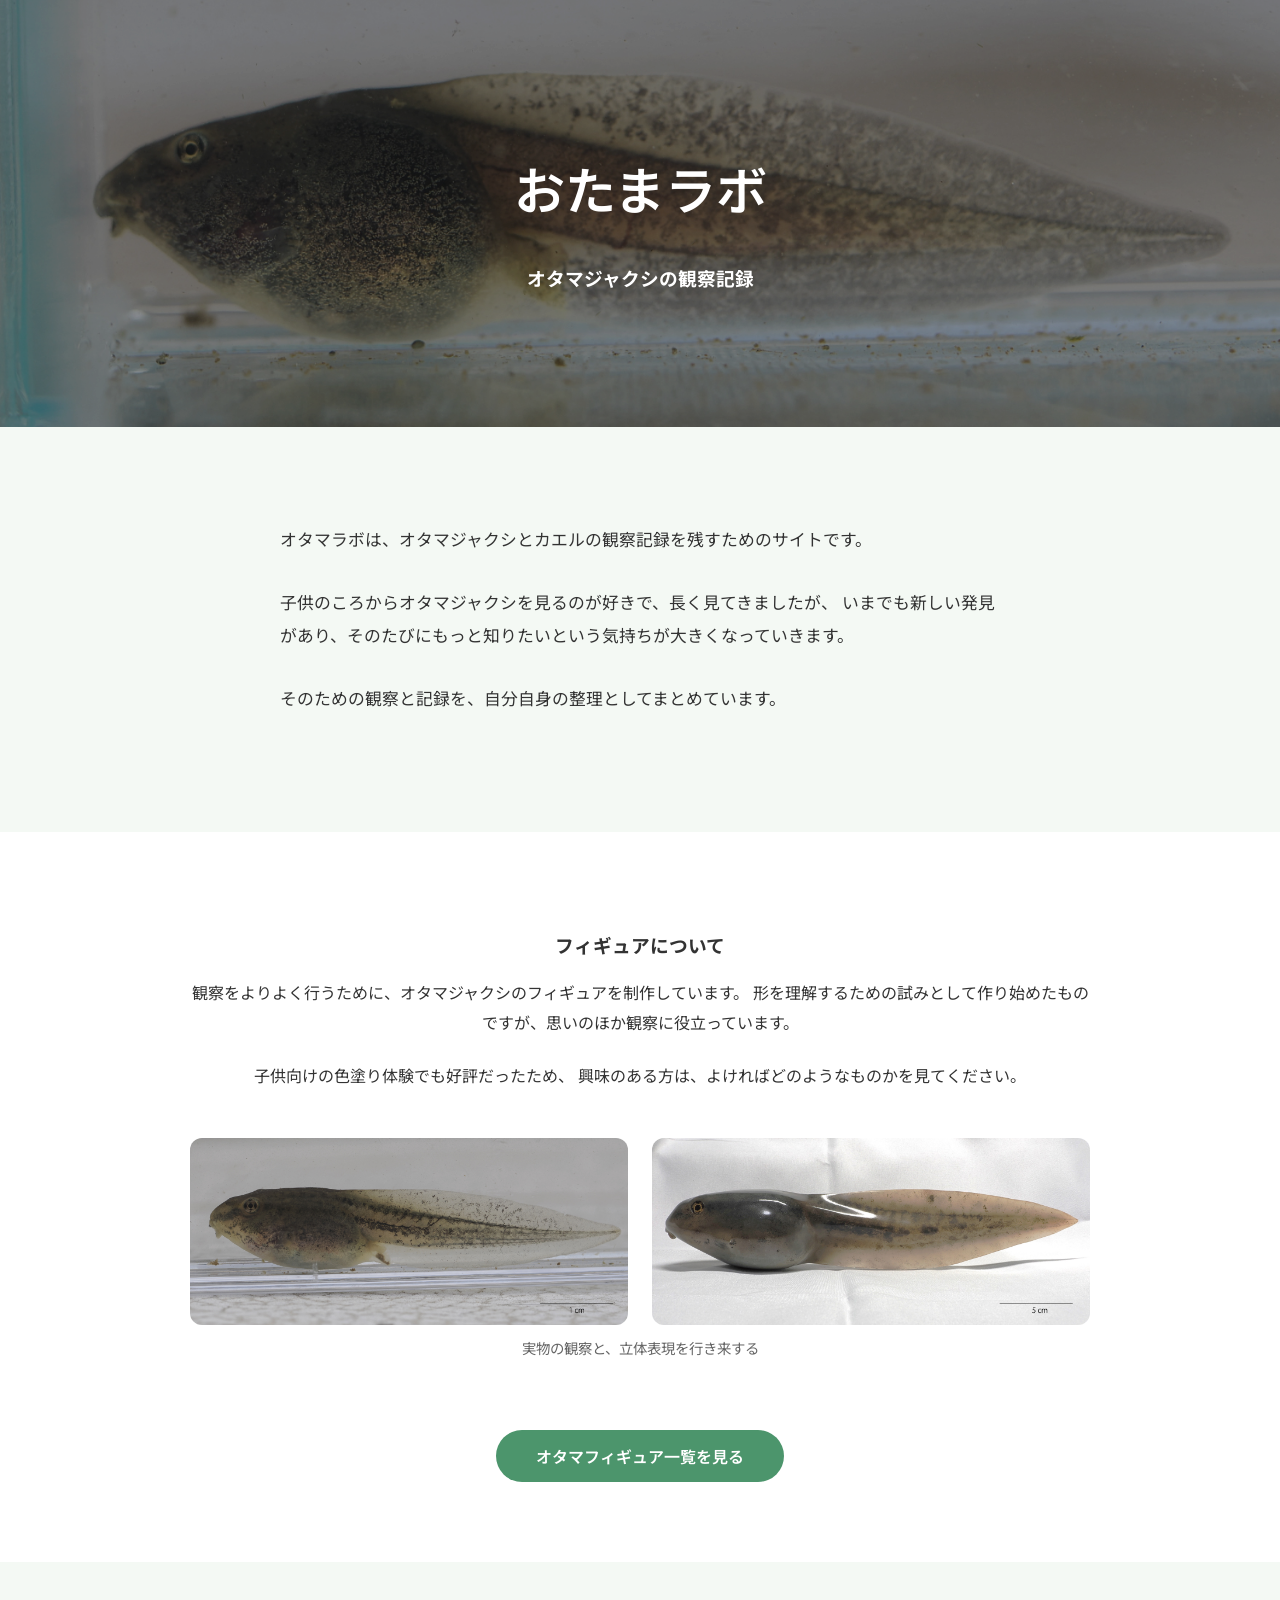
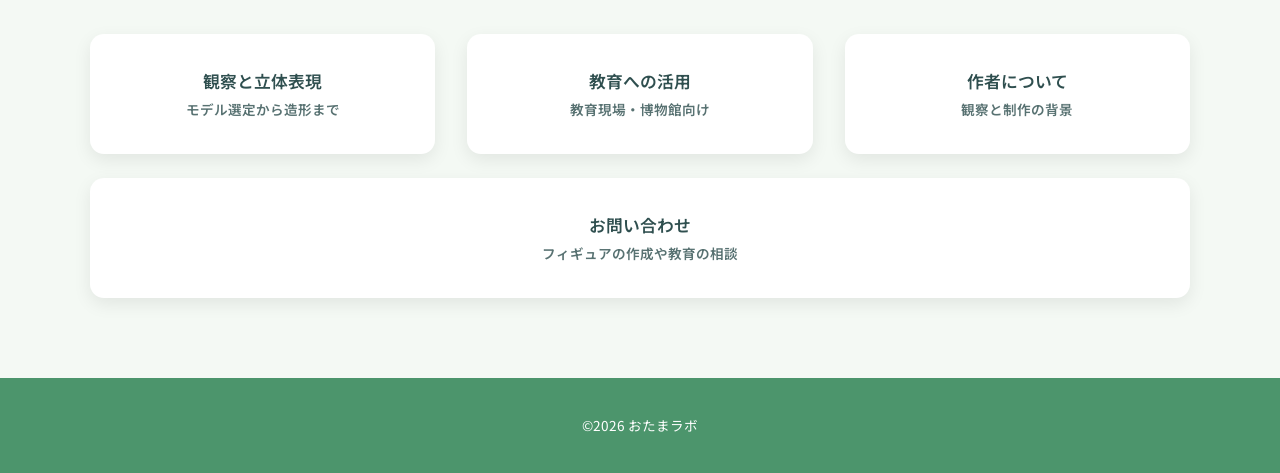
==== index.html @ 8d9463ec "Update index.html" ====
<!DOCTYPE html>
<html lang="ja">
<head>
  <meta charset="UTF-8">
  <title>トップ | おたまラボ</title>
  <meta name="viewport" content="width=device-width, initial-scale=1.0">
<link rel="stylesheet" href="style.css">
<link rel="preconnect" href="https://fonts.googleapis.com">
<link rel="preconnect" href="https://fonts.gstatic.com" crossorigin>
<link href="https://fonts.googleapis.com/css2?family=Noto+Sans+JP:wght@400;500;600&display=swap" rel="stylesheet">
</head>

<body class="otamalabo top">

	
  <!-- ===================
       Hero/ファーストビュー：おたまラボの世界観に引き込む
  ======================== -->
	
<header class="hero">
  <img src="images/TOP/Tadpole_site_header1.jpg" alt="" class="hero-img">
  <div class="hero-content">
    <h1>おたまラボ</h1>
    <h3>オタマジャクシの観察記録</h3>
  </div>
</header>

	
  <!-- =========================
       宣言セクション
  ========================= -->
	
  <section class="top-declaration">
    <div class="declaration-inner">

<p>
オタマラボは、オタマジャクシとカエルの観察記録を残すためのサイトです。
</p>

<p>
子供のころからオタマジャクシを見るのが好きで、長く見てきましたが、
いまでも新しい発見があり、そのたびにもっと知りたいという気持ちが大きくなっていきます。
</p>

<p>
そのための観察と記録を、自分自身の整理としてまとめています。
</p>
    </div>
  </section>

 <!-- =========================
     フィギュアの位置づけ
========================= -->
<section class="top-figure-concept">
  <div class="concept-inner">

   <h3>フィギュアについて</h3>

<p>
観察をよりよく行うために、オタマジャクシのフィギュアを制作しています。
形を理解するための試みとして作り始めたものですが、思いのほか観察に役立っています。
</p>

<p>
子供向けの色塗り体験でも好評だったため、
興味のある方は、よければどのようなものかを見てください。
</p>
    <figure class="concept-compare">
      <div class="compare-images">
        <img
          src="images/TOP/Tonosama_real_top_sub.jpg"
          alt="トノサマガエルのオタマジャクシの実物"
        >
        <img
          src="images/TOP/Tonosama_figure_top_sub.jpg"
          alt="トノサマガエルのオタマジャクシのフィギュア"
        >
      </div>

      <figcaption>
        実物の観察と、立体表現を行き来する
      </figcaption>
    </figure>

    <a href="figurelist.html" class="cta">
      オタマフィギュア一覧を見る
    </a>

  </div>
</section>



  <!-- =========================
       ナビゲーション（入口）
  ========================= -->
  <section class="top-navigation">
    <div class="nav-grid">

      <a href="index.html" class="nav-card">
        観察と立体表現
        <span>モデル選定から造形まで</span>
      </a>

      <a href="education.html" class="nav-card">
        教育への活用
        <span>教育現場・博物館向け</span>
      </a>

      <a href="author.html" class="nav-card">
        作者について
        <span>観察と制作の背景</span>
      </a>
		   </div>
	  
	  <br>
	  
	  <div class="nav-grid">
		      <a href="contact.html" class="nav-card">
        お問い合わせ
        <span>フィギュアの作成や教育の相談</span>
      </a>

    </div>
  </section>


  <!-- =========================
       フッター
  ========================= -->
  <footer class="footer">
    <p>&copy;2026 おたまラボ</p>
  </footer>

</body>

</html>
  <!-- 今後は
・What’s New
・オタマとは？-->
---- style.css ----
body {
  margin: 0;
  font-family: "Noto Sans JP", "Hiragino Sans", "Meiryo", sans-serif;
  background: #f4f9f4;   /* ← 黒をやめて淡い緑 */
  color: #333;
}


/* =========================
   Hero（トップの大きな画像）
========================= */

/* 背景画像 */
.hero {
  position: relative;
  background: #000;
  overflow: hidden;
}

.hero-sub {
  height: 42vh;        /* max-height → height に変更 */
  position: relative;
  overflow: hidden;
}

.hero-img {
  width: 100%;
  height: 100%;              /* ← auto をやめる */
  object-fit: cover;         /* ← 背景画像的に扱う */
  object-position: center;   /* ← 上下左右センター基準 */
  display: block;
  filter: brightness(1.08) contrast(1.05);
}

/* 文字を中央に重ねる */
.hero-content {
  position: absolute;
  inset: 0;
  display: flex;
  flex-direction: column;
  justify-content: center;
  align-items: center;
  color: #fff;
  text-align: center;
  background: rgba(0,0,0,0.35); /* 暗幕 */
}


/* 中の文字 */
.hero-content h1 {
  font-size: clamp(3.0rem, 4vw, 3.4rem);
  font-weight: 600;
  margin-bottom: 0.4em;
}

.hero-content p {
  font-size: 1.15rem;
  opacity: 0.9;
  letter-spacing: 0.05em;
}


.hero .cta {
  margin-top: 1.4rem;
  padding: 14px 36px;
  background: #4c956c;
  color: #fff;
  border-radius: 999px;
  font-size: 0.95rem;
  text-decoration: none;
  transition: background 0.2s ease;
}

.hero .cta:hover {
  background: #3b7d59;
}


.nav-main {
  background: #f4f9f4;
  padding: 3rem 2rem;

  display: grid;
  grid-template-columns: repeat(auto-fit, minmax(240px, 1fr));
  gap: 1.8rem;
  max-width: 1100px;     /* ← 全体幅を制限 */
  margin: 0 auto;        /* ← センター寄せの核心 */
}


.nav-card {
  background: #ffffff;
  color: #2f4f4f;
  padding: 1.8rem;
  border-radius: 14px;
  box-shadow: 0 6px 18px rgba(0,0,0,0.08);
  font-weight: 600;
  text-align: center;
  text-decoration: none;   /* ← 明示的に消す */
  transition: transform 0.2s ease, box-shadow 0.2s ease;
}

.nav-card span {
  display: block;
  font-size: 0.85rem;
  opacity: 0.8;
  margin-top: 0.4em;
}

.nav-card:hover {
  transform: translateY(-4px);
  box-shadow: 0 10px 26px rgba(0,0,0,0.12);
}

.nav-sub {
  display: flex;
  gap: 1.5rem;
  justify-content: center;
  padding-bottom: 2rem;
}

footer {
  background: #4c956c;
  color: #fff;
  text-align: center;
  padding: 1.5rem;
  font-size: 0.85rem;
}

/* =========================
   作者ページ（author.html）
========================= */

/* 本文全体レイアウト */
main {
  max-width: 900px;
  margin: 0 auto;
  padding: 3rem 1.5rem;
}

/* リード文 */
.author-lead {
  font-size: 1.05rem;
  line-height: 1.9;
  margin-bottom: 2.5rem;
  color: #444;
}

/* セクション間 */
main section {
  margin-bottom: 3.5rem;
}

/* 見出し */
main h2 {
  font-size: 1.4rem;
  color: #2c6e49;
  margin-bottom: 1rem;
  border-bottom: 2px solid #cfe6d8;
  padding-bottom: 0.3rem;
}

/* 本文 */
main p {
  margin-bottom: 1.2em;
}

/* 作者ページ 画像共通 */
.mywork,
.profile-photo {
  display: block;
  max-width: 100%;
  width: 100%;
  margin: 2rem auto 0.8rem;
  border-radius: 10px;
}

.profile-figure {
  margin: 2.5rem auto 3rem;
  max-width: 700px;
}

.photo-caption,
.caption {
  font-size: 0.85rem;
  color: #666;
  line-height: 1.6;
  text-align: center;
  margin-bottom: 1.5rem;
}

@media (min-width: 768px) {
  .profile-figure {
    display: grid;
    grid-template-columns: 1fr 1fr;
    gap: 2rem;
    align-items: center;
  }
}

/* =========================
   Author Profile（プロフィール情報）
========================= */

.profile-card {
  max-width: 720px;
  margin: 0 auto;
  padding: 1.8rem 2rem;
  background: #ffffff;
  border-radius: 14px;
  box-shadow: 0 8px 20px rgba(0,0,0,0.06);
}

.profile-card dl {
  margin: 0;
}

.profile-card dl > div {
  display: grid;
  grid-template-columns: 120px 1fr;
  padding: 0.6rem 0;
  border-bottom: 1px solid #e6eee8;
}

.profile-card dl > div:last-child {
  border-bottom: none;
}

.profile-card dt {
  font-weight: 600;
  color: #2c6e49;
}

.profile-card dd {
  margin: 0;
  color: #333;
  line-height: 1.6;
}

@media (max-width: 600px) {
  .profile-card dl > div {
    grid-template-columns: 1fr;
    gap: 0.2rem;
  }

  .profile-card dt {
    font-size: 0.85rem;
    opacity: 0.8;
  }
}

.timeline {
  list-style: none;
  padding-left: 0;
  max-width: 720px;
  margin: 0 auto;
}

.timeline li {
  margin-bottom: 1.5rem;
  line-height: 1.7;
}

.timeline .year {
  font-weight: 600;
  color: #2c6e49;
  display: block;
  margin-bottom: 0.2em;
}

.timeline .detail {
  color: #333;
  font-size: 0.95rem;
}

.timeline .authors {
  font-size: 0.85rem;
  color: #666;
}



/* =========================
   Contactページ
========================= */

.contact-page .contact-lead {
  max-width: 760px;
  margin: 0 auto 3rem;
  font-size: 1.05rem;
  line-height: 1.9;
  color: #444;
}

/* フォーム全体 */
.contact-form {
  max-width: 760px;
  margin: 0 auto 4rem;
  background: #ffffff;
  padding: 2.5rem 2.8rem;
  border-radius: 16px;
  box-shadow: 0 8px 22px rgba(0,0,0,0.08);
}

/* フォーム項目 */
.contact-form .form-group {
  margin-bottom: 1.8rem;
}

.contact-form label {
  display: block;
  font-weight: 600;
  margin-bottom: 0.4rem;
  color: #2f4f4f;
  font-size: 0.9rem;
}

/* 入力系 */
.contact-form input,
.contact-form select,
.contact-form textarea {
  width: 100%;
  padding: 0.8rem 0.9rem;
  border-radius: 10px;
  border: 1px solid #cfded6;
  font-size: 0.95rem;
  font-family: inherit;
  background: #f9fcf9;
}

/* フォーカス時 */
.contact-form input:focus,
.contact-form select:focus,
.contact-form textarea:focus {
  outline: none;
  border-color: #4c956c;
  background: #ffffff;
}

/* 送信ボタン */
.contact-form .cta {
  display: inline-block;
  margin-top: 1rem;
  padding: 14px 42px;
  background: #4c956c;
  color: #fff;
  border-radius: 999px;
  border: none;
  font-size: 0.95rem;
  cursor: pointer;
  transition: background 0.2s ease, transform 0.2s ease;
}

.contact-form .cta:hover {
  background: #3b7d59;
  transform: translateY(-2px);
}

/* 補足文 */
.contact-note {
  max-width: 760px;
  margin: 0 auto;
  text-align: center;
}

.contact-form textarea {
  min-height: 160px;
  resize: vertical;
}

/* ===== figureページ用 ===== */

/* .section-summary は後で実装 */


.page-toc a {
  text-decoration: none;
  color: #2a5d84;
}

.page-toc a:hover {
  color: #1d405d;
}

.image-compare {
  display: flex;
  gap: 16px;
  margin: 24px 0;
  flex-wrap: wrap;
}

.image-compare img {
  width: calc(33.333% - 11px);
  height: auto;
  border-radius: 4px;
}

.image-compare figcaption {
  flex-basis: 100%;
  margin-top: 12px;
  font-size: 0.9rem;
  color: #555;
}

.case-block {
  margin: 2.5rem 0;
  padding-left: 1.5rem;
  border-left: 3px solid #c7d8c5;
}

.case-block h3 {
  margin-top: 0;
}


.merit-list {
  display: grid;
  gap: 2.5rem;
  margin-top: 2rem;
}


.merit-card h3 {
  margin-top: 0;
  margin-bottom: 1rem;
}


/* =========================
   Merit cards
========================= */

.merit-card {
  margin-bottom: 3rem;
  padding: 1.8rem 2rem;
  background: #f9faf8;
  border-left: 4px solid #5a7f6e;
}



.merit-card h3 {
  margin-bottom: 1rem;
  color: #2c6e49;
}

.merit-body {
  display: flex;
  gap: 1.6rem;
  align-items: flex-start;
}

/* 写真側 */
.merit-image {
  flex: 0 0 260px;
}

.merit-image img {
  width: 100%;
  border-radius: 10px;
  display: block;
}

.merit-image figcaption {
  font-size: 0.8rem;
  color: #666;
  margin-top: 0.4rem;
}

/* テキスト側 */
.merit-text {
  flex: 1;
}

.merit-summary {
  margin-top: 0.8em;
  font-size: 0.9rem;
  color: #2c6e49;
}

/* スマホ対応 */
@media (max-width: 768px) {
  .merit-body {
    flex-direction: column;
  }

  .merit-image {
    max-width: 100%;
  }
}

/* 横並びの写真ペア */
.figure-pair {
  display: grid;
  grid-template-columns: 1fr 1fr;
  gap: 1.5rem;
  margin: 2.5rem 0;
}

.figure-pair figure {
  margin: 0;
}

.figure-pair img {
  width: 100%;
  height: auto;
  display: block;
  border-radius: 6px;
}

.figure-pair figcaption {
  font-size: 0.8rem;
  color: #666;
  margin-top: 0.5rem;
  line-height: 1.4;
  text-align: center;
  letter-spacing: 0.02em;
}


@media (max-width: 768px) {
  .figure-pair {
    grid-template-columns: 1fr;
  }
}

.observation-issue {
  display: flex;
  gap: 2rem;
  align-items: flex-start;
  margin: 2.5rem 0;
}

.issue-image {
  flex: 0 0 320px;
}

.issue-image img {
  width: 100%;
  border-radius: 12px;
  display: block;
}

.issue-image figcaption {
  font-size: 0.8rem;
  color: #666;
  margin-top: 0.5rem;
  text-align: center;
}

.issue-text {
  flex: 1;
}

.figure-policy {
  margin: 4rem 0;
}

.process-image {
  margin: 2.5rem auto 2rem;
  max-width: 900px;
}

.process-image img {
  width: 100%;
  height: auto;
  border-radius: 12px;
  display: block;
}

.process-image figcaption {
  margin-top: 0.8rem;
  font-size: 0.9rem;
  color: #666;
  text-align: center;
}

.sampling-section {
  max-width: 1000px;
  margin: 80px auto;
}

.sampling-title {
  font-size: 1.6rem;
  margin-bottom: 32px;
}

.sampling-main img {
  width: 100%;
  height: auto;
  display: block;
}

.sampling-main figcaption {
  margin-top: 8px;
  font-size: 0.9rem;
  color: #444;
}

.sampling-sub {
  display: flex;
  gap: 24px;
  margin-top: 32px;
}

.sampling-sub figure {
  flex: 1;
}

.sampling-sub img {
  width: 100%;
  height: auto;
  display: block;
}

.sampling-sub figcaption {
  margin-top: 6px;
  font-size: 0.85rem;
  color: #555;
}

.sampling-section figure {
  overflow: hidden;
}

.sampling-section img {
  border-radius: 12px;
}

.model-process {
  margin: 3rem 0;
}

.process-grid {
  display: grid;
  grid-template-columns: repeat(3, 1fr);
  gap: 16px;
}

.process-grid img {
  width: 100%;
  height: 260px;          /* ← 高さを固定 */
  object-fit: cover;      /* ← はみ出さず全面表示 */
  border-radius: 12px;
  display: block;
}

.model-process figcaption {
  margin-top: 0.9rem;
  font-size: 0.9rem;
  color: #555;
  text-align: center;
  line-height: 1.6;
}

.model-selection figure img {
  width: 100%;
  height: auto;          /* ← 重要 */
  object-fit: contain;  /* ← cover は使わない */
  display: block;
  border-radius: 12px;
}

.model-selection-images {
  display: grid;
  grid-template-columns: repeat(3, 1fr);
  gap: 1.6rem;
  margin-top: 2rem;
}

@media (max-width: 768px) {
  .model-selection-images {
    grid-template-columns: 1fr;
  }
}

.model-selection-flow {
  display: grid;
  grid-template-columns: 1fr auto 1fr auto 1fr;
  align-items: start;
  gap: 1.2rem;
  margin-top: 2rem;
}

.model-selection-flow .arrow {
  font-size: 2rem;
  color: #7a7a7a;
  line-height: 1;
  padding-top: 6rem; /* 画像中央に合わせる */
}

@media (max-width: 768px) {
  .model-selection-flow {
    grid-template-columns: 1fr;
  }

  .model-selection-flow .arrow {
    transform: rotate(90deg);
    margin: 0 auto;
    padding-top: 0;
  }
}


/* =========================
   モデル個体の写真記録
========================= */

.model-photo-record {
  margin: 3rem 0;
}

.photo-record-grid {
  display: grid;
  grid-template-columns: repeat(2, 1fr);
  gap: 1.6rem;
}

.photo-record-grid figure {
  margin: 0;
}

.photo-record-grid img {
  width: 100%;
  height: auto;
  display: block;
  border-radius: 12px;
}

.photo-record-grid figcaption {
  margin-top: 0.4rem;
  font-size: 0.85rem;
  color: #555;
  text-align: center;
}

.model-photo-record .figure-note {
  margin-top: 1.2rem;
  font-size: 0.85rem;
  color: #666;
  text-align: center;
  line-height: 1.6;
}

@media (max-width: 768px) {
  .photo-record-grid {
    grid-template-columns: 1fr;
  }
}

.micro-record {
  margin-top: 2.5rem;
  padding-top: 2rem;
  border-top: 1px dashed #cfded6;
}

.micro-record-grid {
  display: grid;
  grid-template-columns: repeat(2, 1fr);
  gap: 1.6rem;
}

.micro-record-grid img {
  width: 100%;
  height: auto;
  display: block;
  border-radius: 12px;
}

.micro-record-grid figcaption {
  margin-top: 0.4rem;
  font-size: 0.8rem;
  color: #666;
  text-align: center;
}

@media (max-width: 768px) {
  .micro-record-grid {
    grid-template-columns: 1fr;
  }
}

/* =========================
  フィギュア作成の工程
========================= */
.figure-process {
  margin: 80px 0;
}

.section-title {
  font-size: 1.8rem;
  color: #2f5d3a;
  margin-bottom: 30px;
  border-bottom: 2px solid #cfded2;
  padding-bottom: 10px;
}

.process-grid {
  display: grid;
  grid-template-columns: repeat(2, 1fr);
  gap: 40px 32px;
}

.process-step {
  background: #f6f8f5;
  border-radius: 16px;
  padding: 16px 20px; /* ← 上下20 → 16 */}

.step-number {
  font-size: 1.4rem;
  font-weight: bold;
  color: #4a7a5a;
  margin-bottom: 6px;
}

.step-title {
  font-size: 1.1rem;
  margin-bottom: 12px;
}

.process-step img {
  width: 100%;
  height: auto;
  border-radius: 12px;
  margin-bottom: 12px;
}

.step-text {
  font-size: 0.95rem;
  line-height: 1.6;
}

.process-title {
  font-size: 1.05rem;
  font-weight: 600;
  margin-bottom: 0.6rem;
  display: flex;
  align-items: center;
  gap: 0.5rem;
}

.step-no {
  color: #4c956c;
  font-weight: 700;
}

.process-grid {
  display: grid;
  grid-template-columns: repeat(2, 1fr);
  gap: 18px 26px; /* 縦 横 */
}

.process-item {
  margin-bottom: 0.5rem; /* ← ここ重要 */
}

.process-item figure {
  margin: 0.4rem 0 0.4rem;
}

.process-finale {
  margin-top: 4rem;
}

.final-figure img {
  width: 100%;
  max-width: 1000px;
  display: block;
  margin: 0 auto;
  border-radius: 14px;
}

.final-figure figcaption {
  margin-top: 0.8rem;
  text-align: center;
  font-size: 0.9rem;
  color: #555;
}

/* =========================
   教育ページ 共通
========================= */

.education-philosophy {
  margin: 3rem 0 4rem;
  padding: 1.6rem 2rem;
  background: #f6faf7;
  border-left: 4px solid #4c956c;
  border-radius: 8px;
}

.philosophy-main {
  font-size: 1.05rem;
  line-height: 1.9;
  font-weight: 500;
  color: #2c6e49;
  margin-bottom: 1.2rem;
}

.philosophy-sub {
  font-size: 0.95rem;
  line-height: 1.8;
  color: #444;
  margin: 0;
}

/* =========================
   教育写真 共通（改訂版）
========================= */

.practice-image,
.work-image,
.painting-image {
  max-width: 1000px;
  margin: 2.5rem auto;
}

/* 通常の写真（作業風景など） */
.practice-image img,
.painting-image img {
  width: 80%;
  height: auto;
  object-fit: cover;
  border-radius: 12px;
  display: block;
  margin: 0 auto;
}

/* 学会ポスター・展示物など（全体を見せたい画像） */
.work-image img {
  width: 70%;
  height: auto;
  max-height: 420px;
  object-fit: contain;
  border-radius: 12px;
  display: block;
  margin: 0 auto;
}

/* 学会ポスター専用（figure基準） */
figure.conference-poster {
  max-width: 800px;
  margin: 2.5rem auto;
}

figure.conference-poster img {
  width: 100%;
  height: auto;
  max-height: 420px;
  object-fit: contain;
  border-radius: 12px;
}

figure.conference-poster figcaption {
  margin-top: 0.6rem;
  font-size: 0.85rem;
  color: #666;
  text-align: center;
}

/* ===== 子どもの声カード化 ===== */
.comments {
  display: grid;
  grid-template-columns: repeat(auto-fit, minmax(240px, 1fr));
  gap: 20px;
  margin-top: 32px;
}

.comment-group {
  background: #ffffff;
  border-radius: 12px;
  padding: 20px 18px;
  box-shadow: 0 4px 12px rgba(0,0,0,0.06);
  border: 1px solid #e5eae5;
}

.comment-group h4 {
  font-size: 1rem;
  margin-bottom: 12px;
  color: #2f5d3a;
}

.comment-group ul {
  padding-left: 18px;
  margin: 0;
}

.comment-group li {
  font-size: 0.9rem;
  line-height: 1.6;
  margin-bottom: 8px;
}

/* ===== CTAを強く ===== */

.education-future {
  margin: 80px 0;
  padding: 40px;
  background: #f3f6f3;
  border-radius: 16px;
  text-align: center;
}

.education-future .cta {
  display: inline-block;
  margin-top: 24px;
  padding: 14px 32px;
  background: #2f5d3a;
  color: #fff;
  text-decoration: none;
  border-radius: 999px;
  font-weight: bold;
}

.education-future .cta:hover {
  background: #24492e;
}

/* =========================
   トップページ専用
========================= */

.top-page main {
  padding-top: 0;
}

/* =========================
   Hero（トップ）
========================= */

.hero-top {
  height: 75vh;
}

.hero-top .hero-content h1 {
  font-size: clamp(3.2rem, 6vw, 4.2rem);
  letter-spacing: 0.08em;
}

.hero-top .hero-sub {
  font-size: 1.1rem;
  opacity: 0.9;
  margin-top: 0.6rem;
  letter-spacing: 0.12em;
}

/* =========================
   宣言セクション
========================= */

.top-declaration {
  background: #f4f9f4;
  padding: 5rem 1.5rem 5.5rem;
}

.declaration-inner {
  max-width: 720px;
  margin: 0 auto;
  font-size: 1.05rem;
  line-height: 2.0;
  color: #333;
}

.declaration-inner p {
  margin-bottom: 1.8rem;
}

.declaration-core {
  font-size: 1.15rem;
  font-weight: 600;
  color: #2c6e49;
  margin: 2.4rem 0;
}

/* =========================
   フィギュアの位置づけ
========================= */

.top-figure-concept {
  background: #ffffff;
  padding: 5rem 1.5rem;
}

.concept-inner {
  max-width: 900px;
  margin: 0 auto;
  text-align: center;
}

.concept-inner h2 {
  font-size: 1.6rem;
  color: #2c6e49;
  margin-bottom: 2rem;
}

.concept-inner p {
  font-size: 1rem;
  line-height: 1.9;
  margin-bottom: 1.4rem;
}

.concept-image {
  margin: 3rem auto 2.5rem;
  max-width: 720px;
}

.concept-image img {
  width: 100%;
  border-radius: 14px;
  display: block;
}

.concept-image figcaption {
  font-size: 0.85rem;
  color: #666;
  margin-top: 0.6rem;
}

/* CTA */
.top-figure-concept .cta {
  display: inline-block;
  margin-top: 1.5rem;
  padding: 14px 40px;
  background: #4c956c;
  color: #fff;
  border-radius: 999px;
  text-decoration: none;
  font-weight: 600;
  transition: background 0.2s ease, transform 0.2s ease;
}

.top-figure-concept .cta:hover {
  background: #3b7d59;
  transform: translateY(-2px);
}

/* =========================
   トップ ナビゲーション
========================= */

.top-navigation {
  background: #f4f9f4;
  padding: 4.5rem 2rem 5rem;
}

.top-navigation .nav-grid {
  max-width: 1100px;
  margin: 0 auto;
  display: grid;
  grid-template-columns: repeat(auto-fit, minmax(240px, 1fr));
  gap: 2rem;
}

/* 既存 nav-card を少し強化 */
.top-navigation .nav-card {
  padding: 2.2rem 1.8rem;
  font-size: 1.05rem;
}

/* =========================
   モバイル調整
========================= */

@media (max-width: 768px) {
  .hero-top {
    height: 65vh;
  }

  .declaration-inner {
    font-size: 1rem;
    line-height: 1.9;
  }

  .concept-inner h2 {
    font-size: 1.4rem;
  }
}

/* ===== フィギュア比較（トップ） ===== */

.concept-compare {
  margin: 3rem auto;
  max-width: 1200px;
}

.compare-images {
  display: grid;
  grid-template-columns: 1fr 1fr;
  gap: 24px;
}

.compare-images img {
  width: 100%;
  height: auto;
  border-radius: 12px;
  object-fit: cover;
  display: block;
}

/* キャプション */
.concept-compare figcaption {
  margin-top: 12px;
  font-size: 0.9rem;
  color: #666;
  text-align: center;
}

/* スマホでは縦並び */
@media (max-width: 768px) {
  .compare-images {
    grid-template-columns: 1fr;
  }
}


/* =========================
   フィギュアリストページ
========================= */

.figure-header {
  display: flex;
  align-items: center;
  gap: 16px;
  margin-bottom: 16px;
}

.adult-icon {
  width: 90px;
  height: 90px;
  object-fit: cover;
  border-radius: 50%;
  flex-shrink: 0;
}

.tadpole-compare {
  display: grid;
  grid-template-columns: 1fr 1fr;
  gap: 20px;
  margin: 16px 0 24px;
}

.tadpole-compare img {
  width: 100%;
  height: auto;
  border-radius: 12px;
}

/* =========================
   フィギュア一覧カード
========================= */

.figure-card {
  display: block;
  background: #ffffff;
  border-radius: 16px;
  padding: 20px;
  text-decoration: none;
  color: #333;
  box-shadow: 0 6px 18px rgba(0,0,0,0.08);
  transition: transform 0.2s ease, box-shadow 0.2s ease;
}

.figure-card:hover {
  transform: translateY(-4px);
  box-shadow: 0 10px 26px rgba(0,0,0,0.12);
}

/* 成体アイコン */
.adult-thumb {
  width: 80px;
  margin-bottom: 12px;
}

.adult-thumb img {
  width: 100%;
  aspect-ratio: 1 / 1;
  object-fit: cover;
  border-radius: 50%;
  border: 2px solid #cfded6;
  display: block;
}

/* オタマ（主役） */
.tadpole-pair {
  display: grid;
  grid-template-columns: 1fr 1fr;
  gap: 14px;
  margin-bottom: 16px;
}

.tadpole-pair figure {
  margin: 0;
}

.tadpole-pair img {
  width: 100%;
  height: auto;      /* ← 固定をやめる */
  object-fit: contain;
  border-radius: 12px;
  display: block;
  background: #f4f6f4; /* 余白が出た時の保険 */
}


.tadpole-pair figcaption {
  margin-top: 6px;
  font-size: 0.75rem;
  color: #666;
  text-align: center;
}

/* テキスト情報 */
.figure-meta h3 {
  margin: 0.4rem 0 0.1rem;
  font-size: 1.05rem;
  color: #2c6e49;
}

.figure-meta .scientific {
  margin: 0;
  font-size: 0.85rem;
  font-style: italic;
  color: #666;
}

.figure-meta .note {
  margin-top: 0.4rem;
  font-size: 0.85rem;
  line-height: 1.5;
  color: #444;
}

.figure-grid {
  display: grid;
  grid-template-columns: repeat(2, 1fr); /* PCは2列 */
  gap: 40px;
}

@media (max-width: 900px) {
  .figure-grid {
    grid-template-columns: 1fr; /* スマホは1列 */
  }
}

.species-name {
  margin: 0;
  font-size: 1.15rem;
  color: #2c6e49;
}

.latin {
  margin: 1px 0 6px;   /* ← 上を少し詰める */
  font-size: 0.85rem;
  font-style: italic;  /* ← 斜体 */
  color: #6b6b6b;
  letter-spacing: 0.02em;
}

.figure-card .note {
  font-size: 0.85rem;
  line-height: 1.5;
  color: #444;

  display: -webkit-box;
  -webkit-line-clamp: 2;
  -webkit-box-orient: vertical;
  overflow: hidden;
}


/* =========================
   各種詳細ページ
========================= */
.text-image {
  display: flex;
  gap: 2rem;
  align-items: flex-start;
}

.text-image .text {
  flex: 3;
}

.adult-figure {
  flex: 2;
}

.adult-image {
  display: flex;
  justify-content: center;
  align-items: flex-start;
}

@media (max-width: 768px) {
  .text-image {
    flex-direction: column;
  }
}

/* 成体セクション */
.adult-layout {
  display: grid;
  grid-template-columns: 3fr 2fr; /* 6:4 */
  gap: 2rem;
  align-items: start;
  margin-top: 1.5rem;
}

.adult-intro {
  font-size: 1rem;
  line-height: 1.9;
  margin-bottom: 1.6rem;
}

.adult-spec {
  background: #ffffff;
  border-radius: 14px;
  padding: 1.4rem 1.6rem;
  box-shadow: 0 6px 18px rgba(0,0,0,0.06);
}

.adult-spec div {
  display: grid;
  grid-template-columns: 90px 1fr;
  padding: 0.6rem 0;
}

.adult-spec dt,
.adult-spec dd {
  line-height: 1.0;
}



.adult-image img {
  width: 100%;
  height: auto;
  border-radius: 12px;
  display: block;
}

.adult-image figcaption {
  margin-top: 0.6rem;
  font-size: 0.85rem;
  color: #666;
  text-align: center;
}

@media (max-width: 768px) {
  .adult-layout {
    grid-template-columns: 1fr;
  }

  .adult-image {
    margin-top: 1.2rem;
  }

  .species-figure img {
    max-width: 220px;
  }
}


/* 画像ブロック全体 */
.species-figure {
  margin: 0;
  text-align: center;
}

/* 画像 */
.species-figure img {
  width: 100%;
  max-width: 280px; /* ← おすすめ */
  height: auto;
  border-radius: 12px;
  display: block;
  margin: 0 auto;
}


/* キャプション全体 */
.species-caption {
  margin-top: 0.4rem;
  line-height: 1.4;
}

/* メインキャプション（種名） */
.species-caption .caption-main {
  display: block;
  font-size: 0.85rem;
  color: #333;
}

/* 補助キャプション（任意） */
.species-caption .caption-sub {
  display: block;
  font-size: 0.75rem;
  color: #666;
  margin-top: 0.1rem;
}


/* =========================
   オタマジャクシ 生態セクション
========================= */

.ecology-layout {
  display: grid;
  grid-template-columns: 2.5fr 2fr; /* 列の幅を規定 */
  gap: 2rem;
  align-items: start;
  margin-top: 1.5rem;
}

.ecology-intro {
  font-size: 1rem;
  line-height: 1.9;
  margin-bottom: 1.6rem;
}

.ecology-spec {
  background: #ffffff;
  border-radius: 14px;
  padding: 1.4rem 1.6rem;
  box-shadow: 0 6px 18px rgba(0,0,0,0.06);
}

.ecology-spec div {
  display: grid;
  grid-template-columns: 100px 1fr;
  padding: 0.6rem 0;
}

.ecology-spec dt {
  font-weight: 600;
  color: #2c6e49;
}

.ecology-spec dd {
  margin: 0;
  line-height: 1.6; /* ← ここはあなたの判断どおり */
  color: #333;
}

.ecology-spec .note {
  font-size: 0.85rem;
  color: #666;
}

/* 生態セクション用 */
.ecology-figure img {
  width: 100%;
  max-width: 460px;
  border-radius: 12px;
}

.ecology-figure {
  margin-top: 1rem;
}

.ecology-figure figcaption {
  text-align: center;
  font-size: 0.85rem;
  color: #666;
  margin-top: 0.5rem;
}


/* スマホ対応 */
@media (max-width: 768px) {
  .ecology-layout {
    grid-template-columns: 1fr;
  }
}


/* =========================
   Growth Section
   ========================= */
.growth-section {
  padding: 4rem 0 0rem;
}


.section-title {
  font-size: 1.8rem;
  font-weight: 600;
  margin-bottom: 1rem;
}

.section-intro {
  font-size: 0.95rem;
  line-height: 1.8;
  color: #444;
  max-width: 800px;
  margin-bottom: 4rem;
}


/* =========================
   Each Growth Step
   ========================= */

.growth-step {
  margin-bottom: 6rem;
}

.growth-header {
  max-width: 800px;
  margin: 0 0 1.5rem; /* ← auto をやめる */
  text-align: left;
}


.growth-title {
  font-size: 1.3rem;
  font-weight: 600;
  margin-bottom: 0.3rem;
  border-left: 4px solid #2c6e49;
  padding-left: 0.6rem;
}


.growth-desc {
  font-size: 1rem;
  line-height: 1.8;
  color: #333;
  margin: 0.4rem 0 0;
}

.growth-inner {
  max-width: 1100px;   /* adult-layout と同じ値 */
  margin: 0 auto;
}


/* =========================
   Image
   ========================= */

.growth-figure {
  margin: 0;
}

.growth-figure img {
  display: block;
  width: 90%;
  max-width: 1000px;
  margin: 0 auto;
  border-radius: 14px;
}

.growth-caption {
  font-size: 0.8rem;
  color: #666;
  text-align: center;
  margin-top: 0.6rem;
}


.growth-figure.placeholder {
  width: 80%;
  margin: 2rem auto;
}

.image-placeholder {
  padding: 3rem 2rem;
  background: #f2f4f3;
  border-radius: 12px;
  text-align: center;
  color: #555;
}

.placeholder-title {
  font-weight: 600;
  margin-bottom: 0.6rem;
}

.placeholder-note {
  font-size: 0.85rem;
  line-height: 1.6;
}


/* =========================
   Responsive
   ========================= */

@media (max-width: 768px) {
  .growth-section {
    padding: 3rem 1rem 0rem;
  }

  .growth-step {
    margin-bottom: 4rem;
  }

  .growth-title {
    font-size: 1.15rem;
  }

  .growth-figure img {
    border-radius: 10px;
  }
}


/* =========================
   Morphology Section
========================= */

.morphology-section {
  max-width: 1100px;
  margin: 0 auto;
  padding: 0rem 0rem 3rem;
}

.morphology-intro {
  font-size: 0.95rem;
  line-height: 1.8;
  color: #444;
  max-width: 800px;
  margin-bottom: 4rem;
}


/* =========================
   Each Morphology Block
   （上見・横見などの単位）
========================= */

.morphology-block {
  margin-bottom: 6rem;
}

.morphology-title {
  font-size: 1.45rem;
  font-weight: 600;
  margin-bottom: 1.8rem;
  border-left: 4px solid #2c6e49;
  padding-left: 0.7rem;
}


/* =========================
   Large Image Pair
   （全体像：実物＋フィギュア）
========================= */

.morphology-large-pair {
  display: grid;
  grid-template-columns: 1fr 1fr;
  gap: 2.2rem;
  margin-bottom: 3rem;
}

.morphology-large-pair figure {
  margin: 0;
  text-align: center;
}

.morphology-large-pair img {
  width: 100%;
  border-radius: 14px;
  display: block;
	margin-top: 0.6rem;
}

.morphology-large-pair figcaption {
  display: block;
	font-size: 0.8rem;
  color: #666;
  margin-bottom: 0.6rem;
}

.morphology-large-single {
  max-width: 1000px;
  margin: 0 auto 2.5rem;
}

.morphology-large-single figure {
  margin: 0;
}

.morphology-large-single img {
  width: 100%;
  display: block;
  border-radius: 16px;
}



/* =========================
   Morphology Points
   （特徴の箇条書き）
========================= */

.morphology-points {
  max-width: 820px;
  padding-left: 1.2rem;
  margin: 0.5rem auto 0;
}

.morphology-points li {
  font-size: 0.95rem;
  line-height: 1.85;
  margin-bottom: 0.45rem;
}

.morphology-points .note {
  font-size: 0.8rem;
  color: #666;
}


/* =========================
   Detail Rows
   （口・目・えらなど）
========================= */

.morphology-detail-row {
  margin-top: 4rem;
  margin-bottom: 4.5rem;
}

.detail-pair {
  display: grid;
  grid-template-columns: 1fr 1fr;
  gap: 1.6rem;
  margin-bottom: 0.8rem;
}

.detail-pair figure {
  margin: 0;
  text-align: center;
}

.detail-pair img {
  width: 100%;
  border-radius: 10px;
  display: block;
}

.detail-pair figcaption {
  font-size: 0.75rem;
  color: #666;
  margin-top: 0.35rem;
}

.detail-desc {
  font-size: 0.95rem;
  line-height: 1.85;
  max-width: 820px;
  margin: 0 auto;
}


/* =========================
   Responsive
========================= */

@media (max-width: 768px) {

  .morphology-section {
    padding: 3rem 1rem 4rem;
  }

  .morphology-large-pair {
    grid-template-columns: 1fr;
    gap: 1.6rem;
  }

  .detail-pair {
    grid-template-columns: 1fr;
    gap: 1.3rem;
  }

  .morphology-title {
    font-size: 1.25rem;
  }
}

.detail-title {
  font-size: 0.9rem;
  font-weight: 600;
  letter-spacing: 0.04em;
  color: #2f5d50;   /* セクション見出しと同系色 */
  margin: 1.8rem 0 0.6rem;
  padding-left: 0.4rem;
  border-left: 4px solid #2f5d50;
}


/* =========================
   共通CTA（教育・一覧リンク用）
========================= */

.figure-entry-section .cta,
.education .cta {
  display: block;          /* ←ここを変更 */
  width: fit-content;      /* ←ボタン幅を中身に合わせる */
  margin: 1.5rem auto 0;   /* ←auto が効く */
  padding: 14px 36px;
  background: #2f5d3a;
  color: #fff;
  text-decoration: none;
  border-radius: 999px;
  font-weight: 600;
  font-size: 0.95rem;
  transition: background 0.2s ease, transform 0.2s ease;
}



.figure-entry-section .cta:hover,
.education .cta:hover {
  background: #24492e;
  transform: translateY(-2px);
}
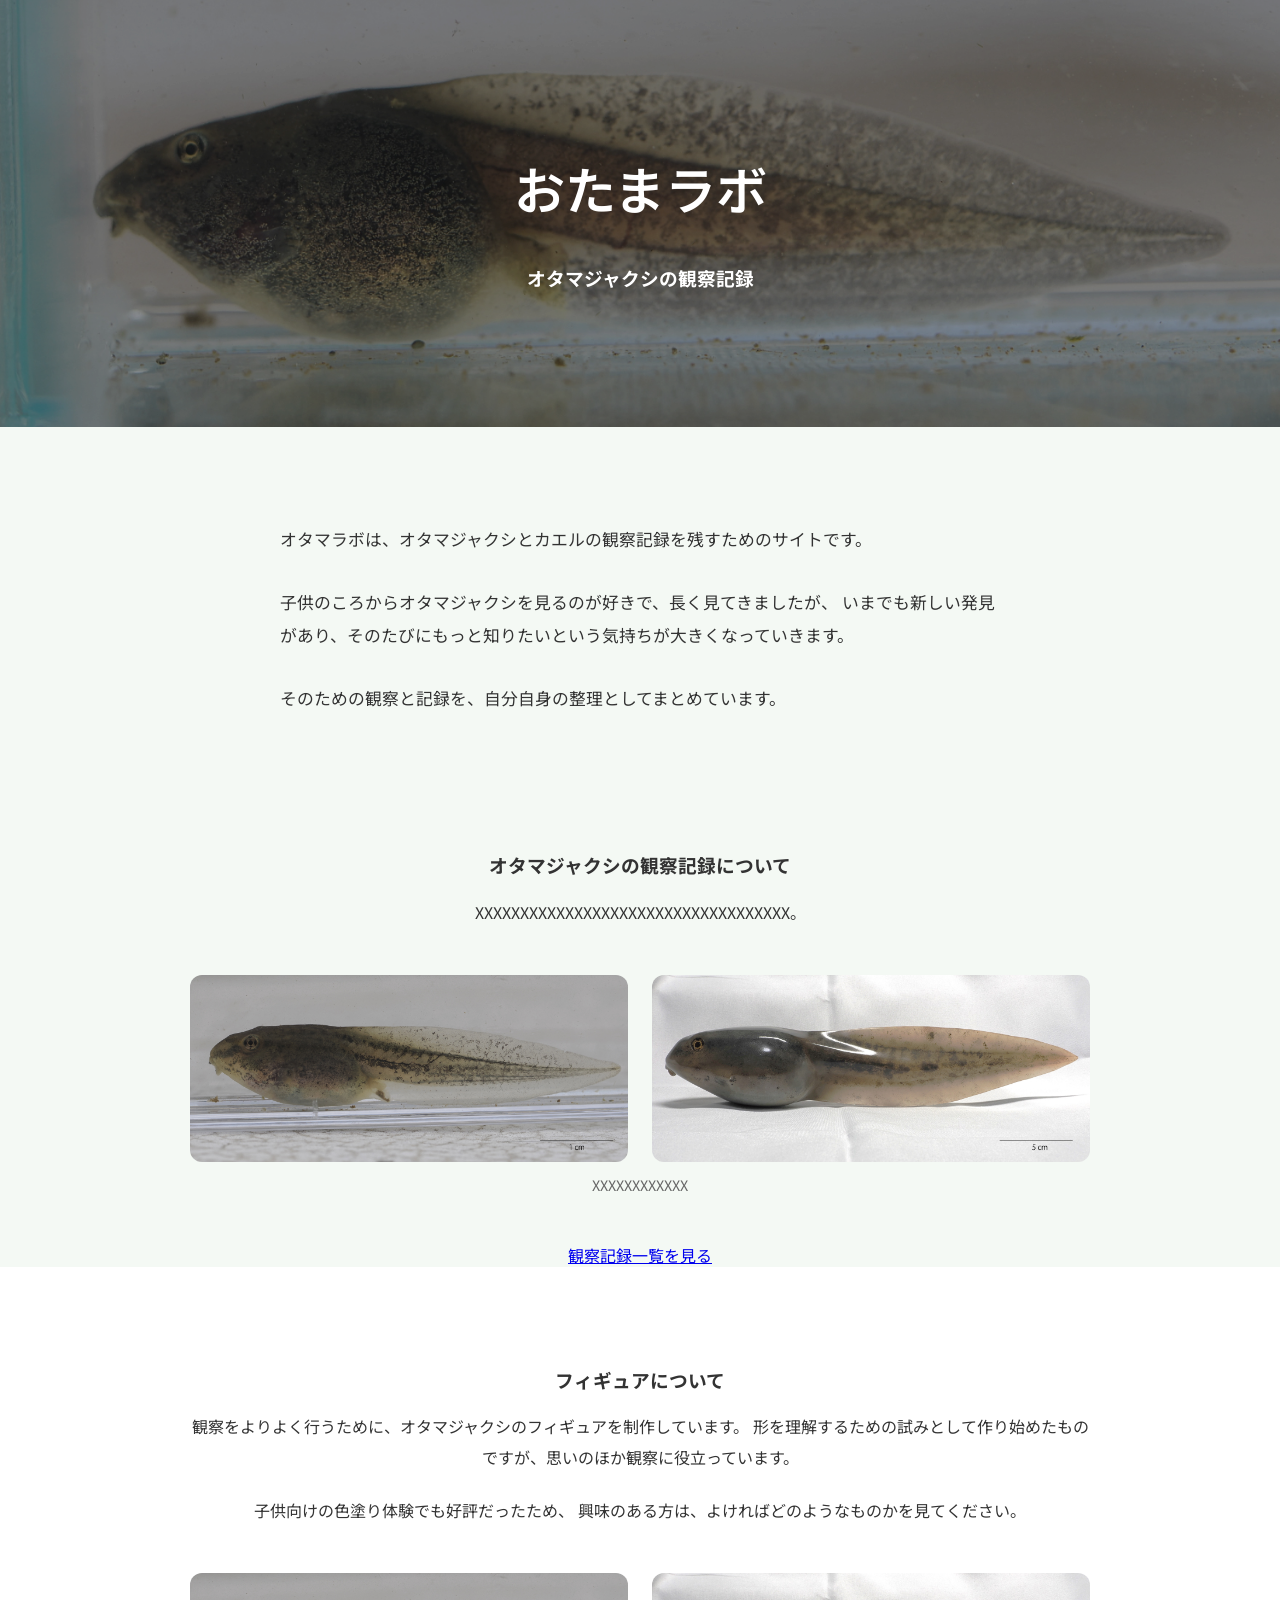
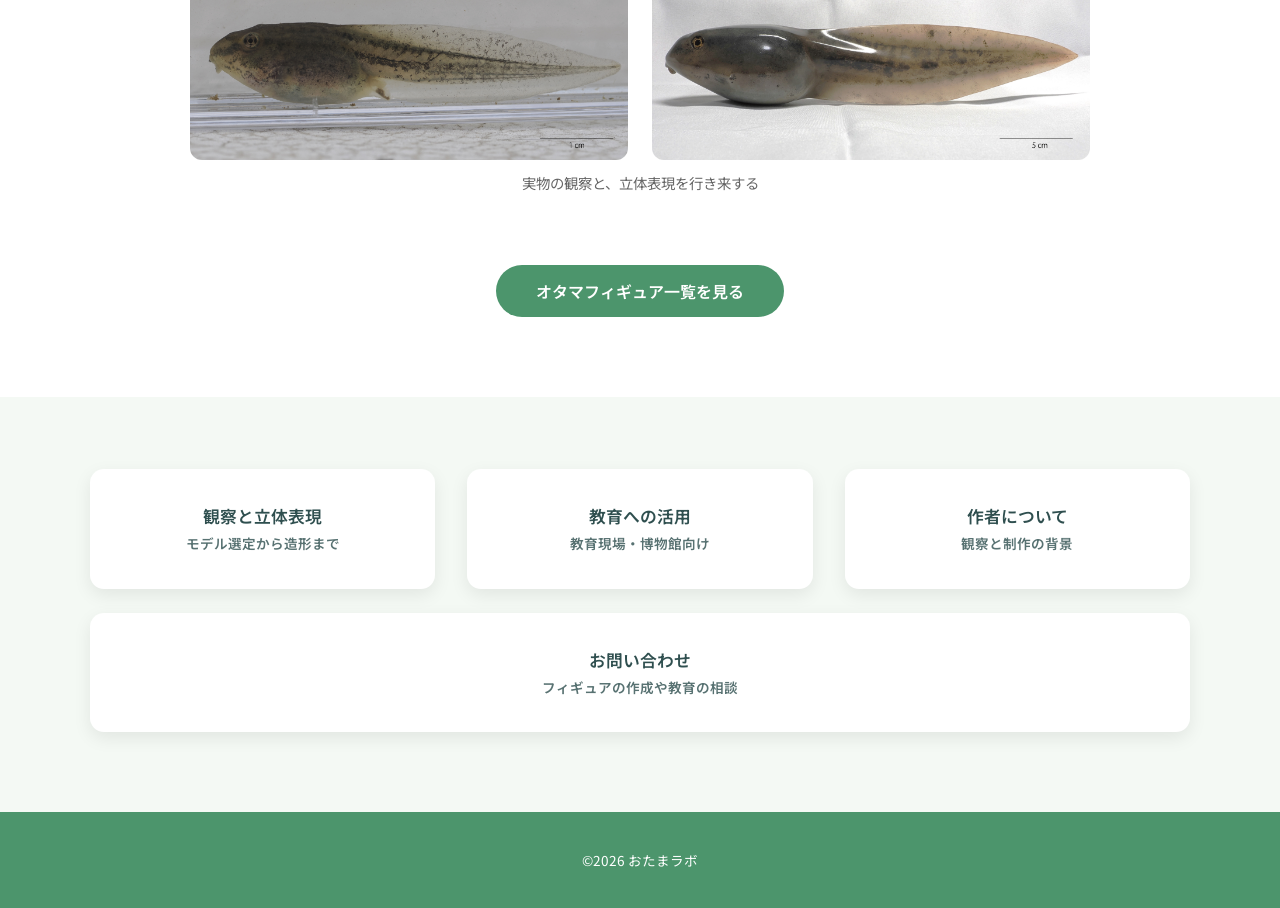
==== commit 27dd0588: "Update index.html" ====
--- a/index.html
+++ b/index.html
@@ -49,6 +49,41 @@
   </section>
 
  <!-- =========================
+     観察記録
+========================= -->
+<section class="top-watch-concept">
+  <div class="concept-inner">
+
+   <h3>オタマジャクシの観察記録について</h3>
+
+<p>
+XXXXXXXXXXXXXXXXXXXXXXXXXXXXXXXXXXX。
+</p>
+    <figure class="concept-compare">
+      <div class="compare-images">
+        <img
+          src="images/TOP/Tonosama_real_top_sub.jpg"
+          alt="トノサマガエルのオタマジャクシの実物"
+        >
+        <img
+          src="images/TOP/Tonosama_figure_top_sub.jpg"
+          alt="トノサマガエルのオタマジャクシのフィギュア"
+        >
+      </div>
+
+      <figcaption>
+        XXXXXXXXXXXX
+      </figcaption>
+    </figure>
+
+    <a href="figurelist.html" class="cta">
+      観察記録一覧を見る
+    </a>
+
+  </div>
+</section>
+
+ <!-- =========================
      フィギュアの位置づけ
 ========================= -->
 <section class="top-figure-concept">
@@ -88,7 +123,6 @@
 
   </div>
 </section>
-
 
 
   <!-- =========================
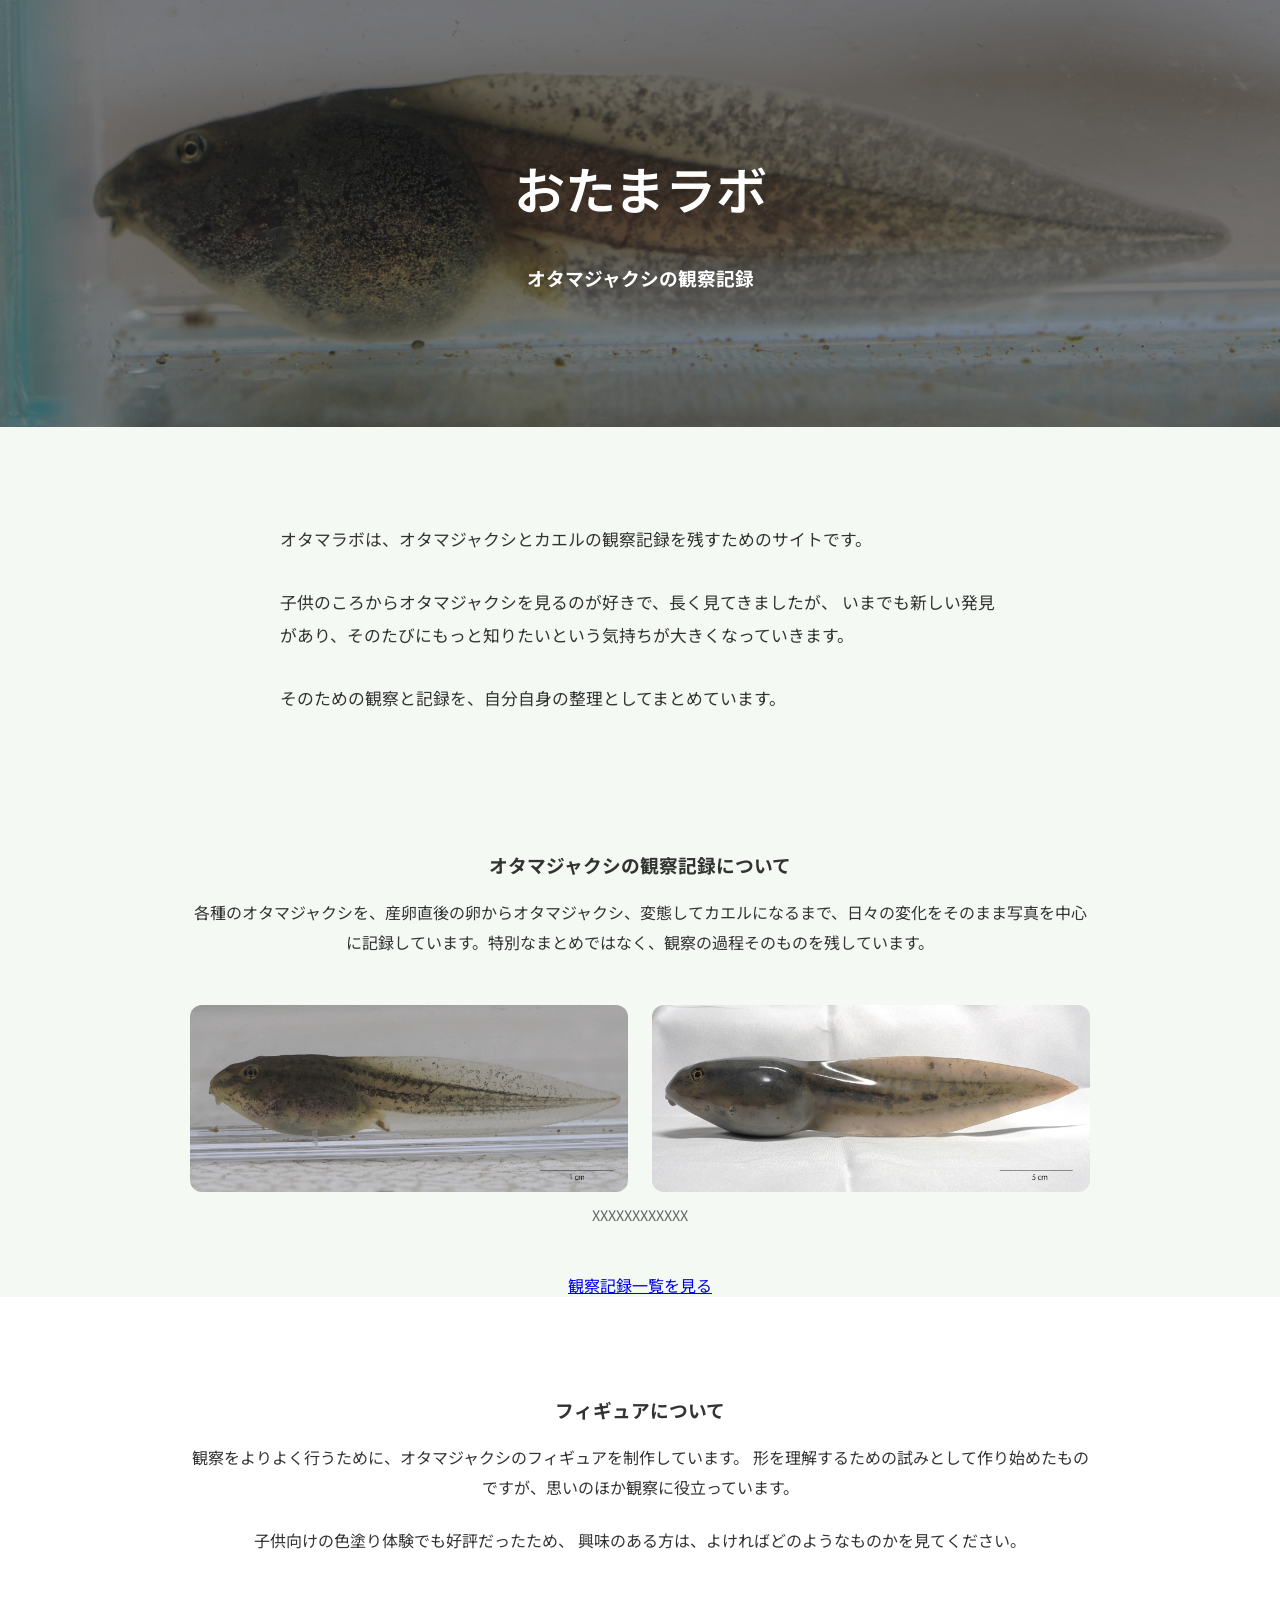
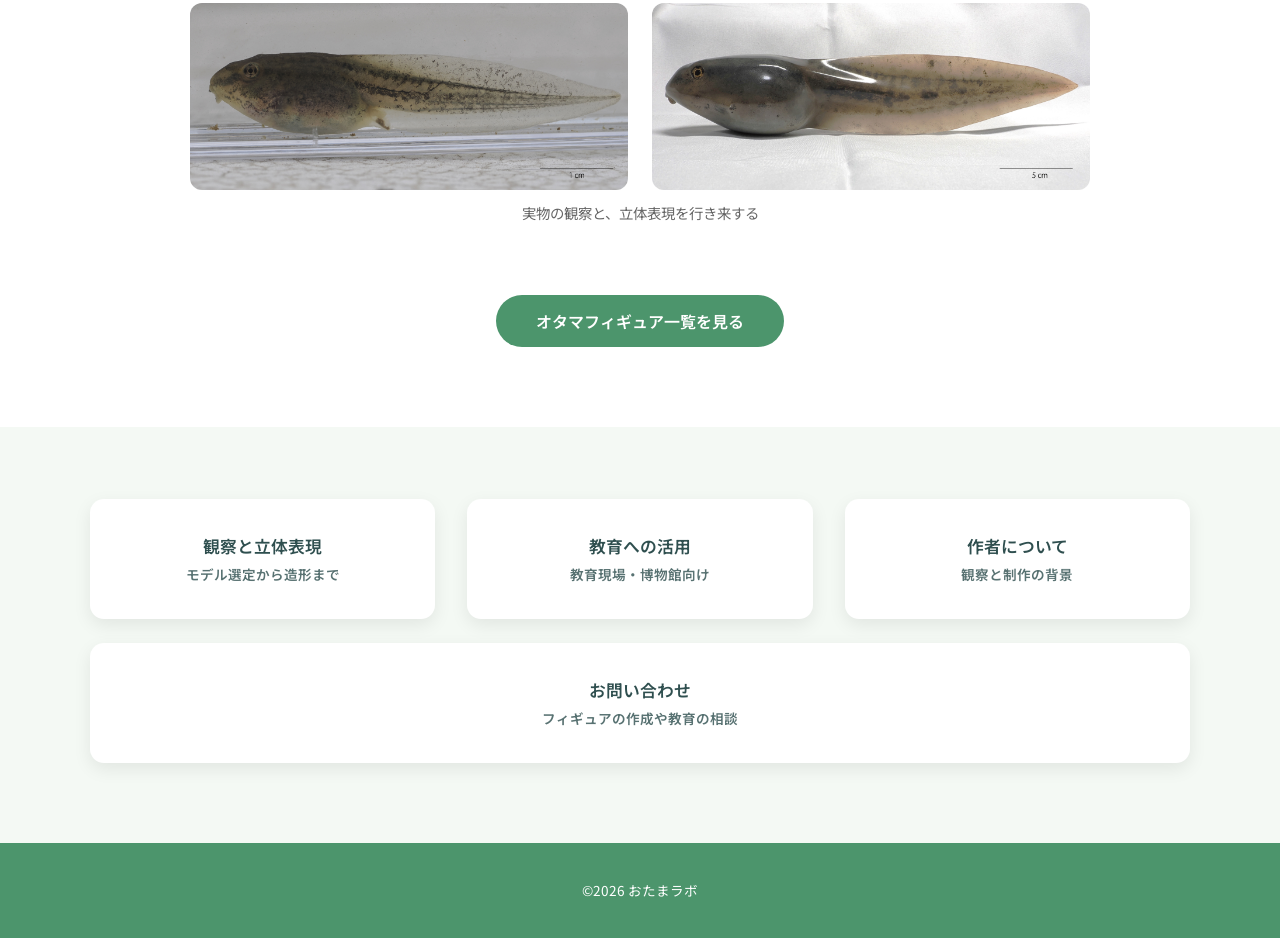
==== commit 3d861cad: "Update index.html" ====
--- a/index.html
+++ b/index.html
@@ -57,7 +57,7 @@
    <h3>オタマジャクシの観察記録について</h3>
 
 <p>
-XXXXXXXXXXXXXXXXXXXXXXXXXXXXXXXXXXX。
+各種のオタマジャクシを、産卵直後の卵からオタマジャクシ、変態してカエルになるまで、日々の変化をそのまま写真を中心に記録しています。特別なまとめではなく、観察の過程そのものを残しています。
 </p>
     <figure class="concept-compare">
       <div class="compare-images">
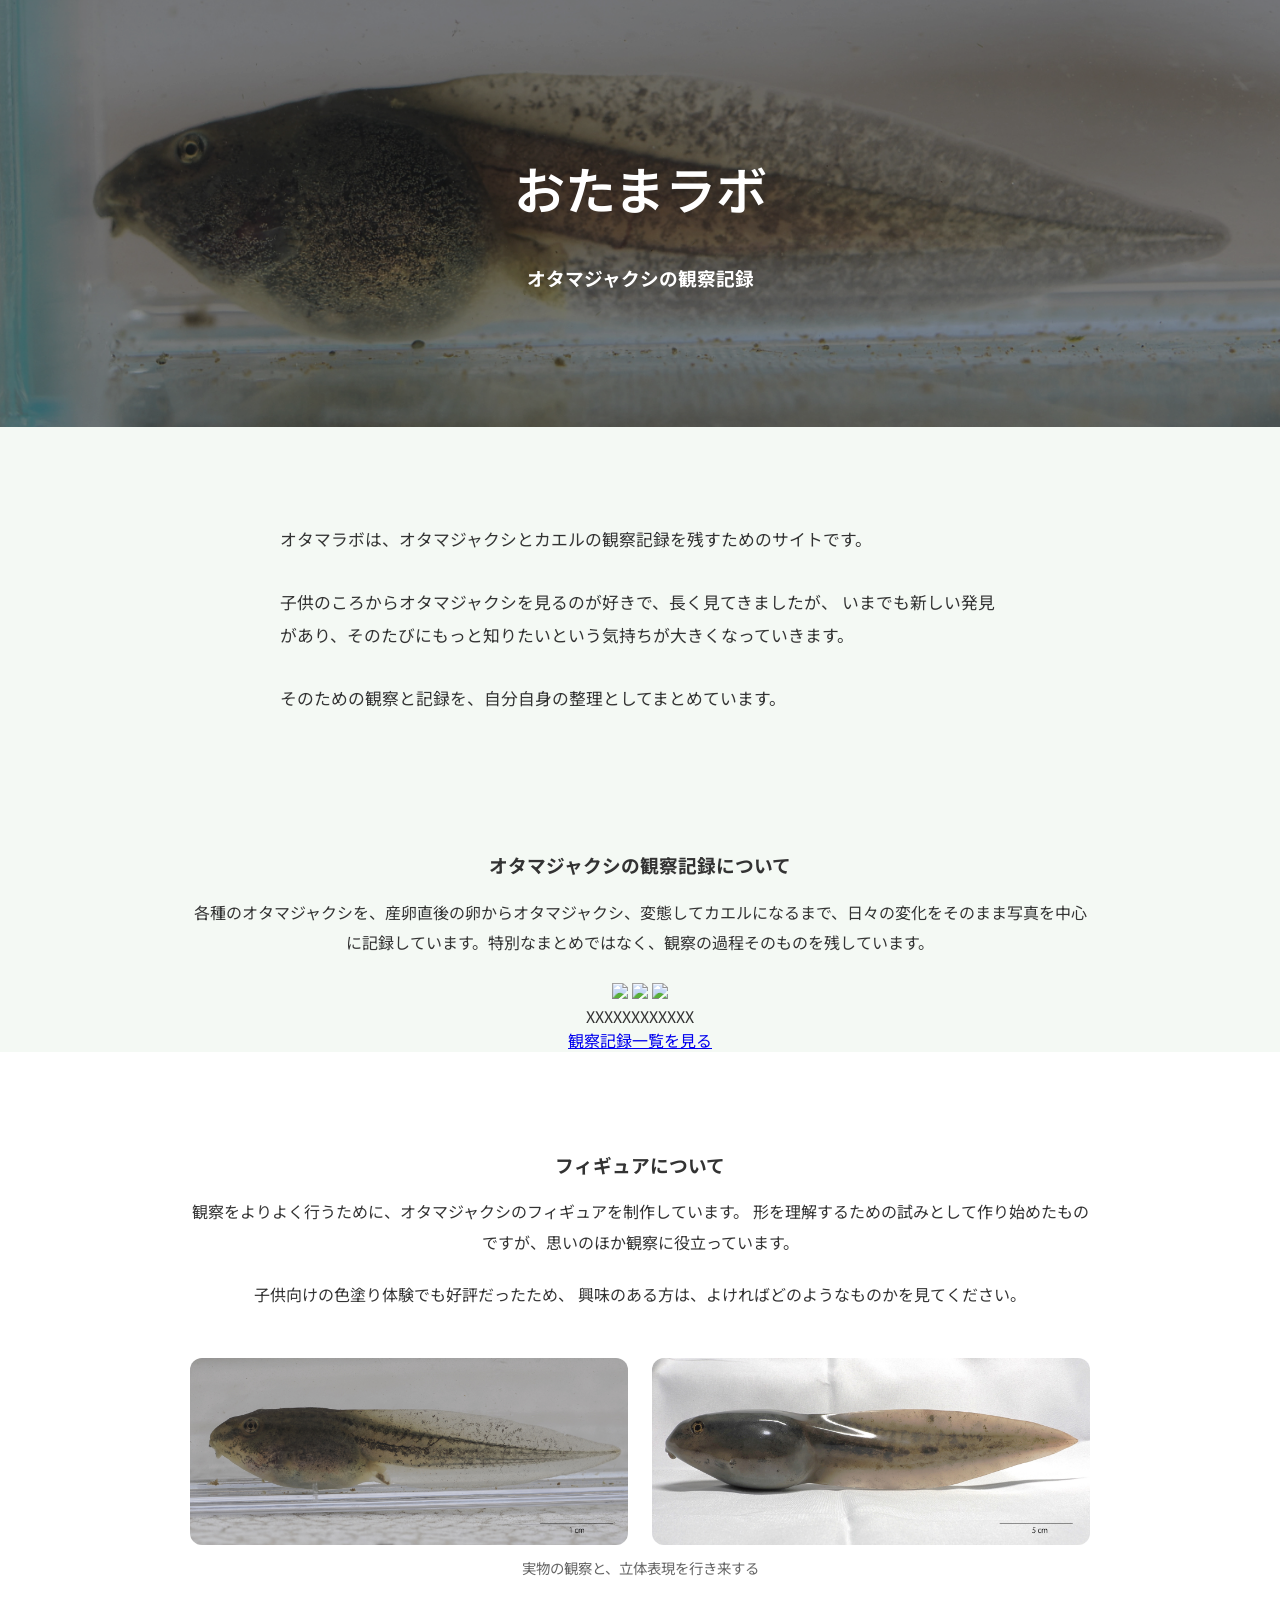
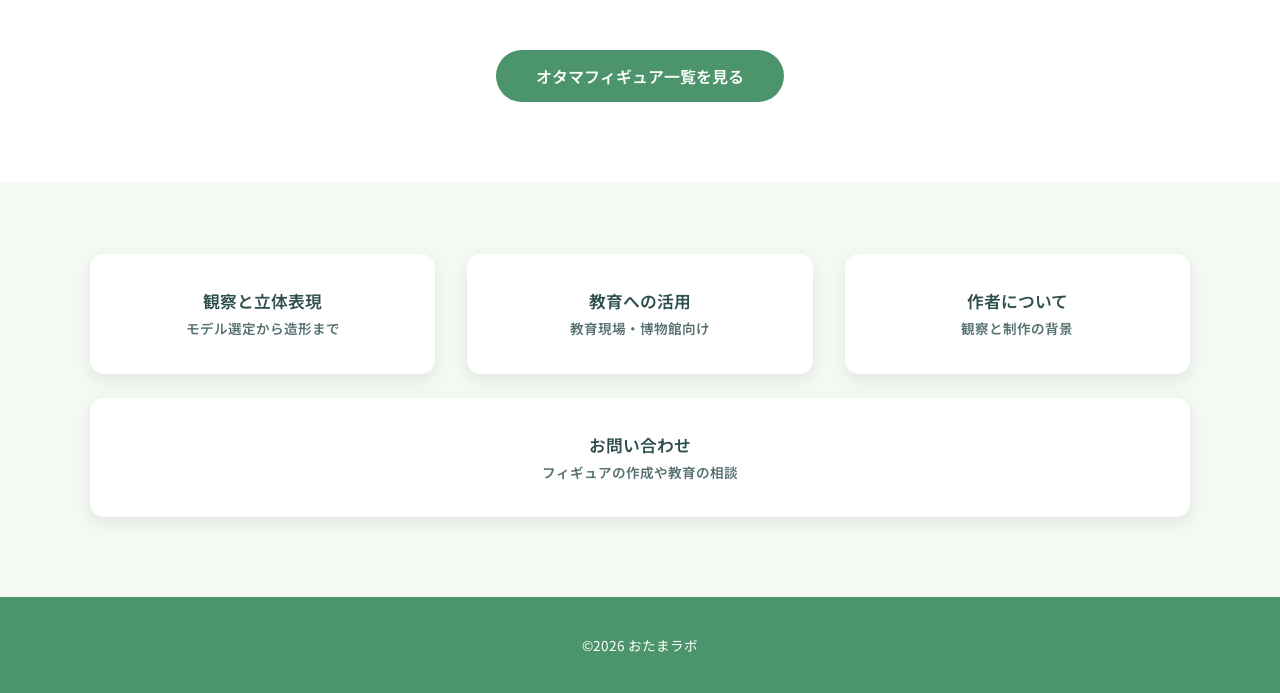
==== commit 8666e69a: "Update index.html" ====
--- a/index.html
+++ b/index.html
@@ -59,17 +59,13 @@
 <p>
 各種のオタマジャクシを、産卵直後の卵からオタマジャクシ、変態してカエルになるまで、日々の変化をそのまま写真を中心に記録しています。特別なまとめではなく、観察の過程そのものを残しています。
 </p>
-    <figure class="concept-compare">
-      <div class="compare-images">
-        <img
-          src="images/TOP/Tonosama_real_top_sub.jpg"
-          alt="トノサマガエルのオタマジャクシの実物"
-        >
-        <img
-          src="images/TOP/Tonosama_figure_top_sub.jpg"
-          alt="トノサマガエルのオタマジャクシのフィギュア"
-        >
-      </div>
+
+<div class="observation-images">
+  <img src="images/egg.jpg">
+  <img src="images/tadpole.jpg">
+  <img src="images/metamorph.jpg">
+</div>
+
 
       <figcaption>
         XXXXXXXXXXXX
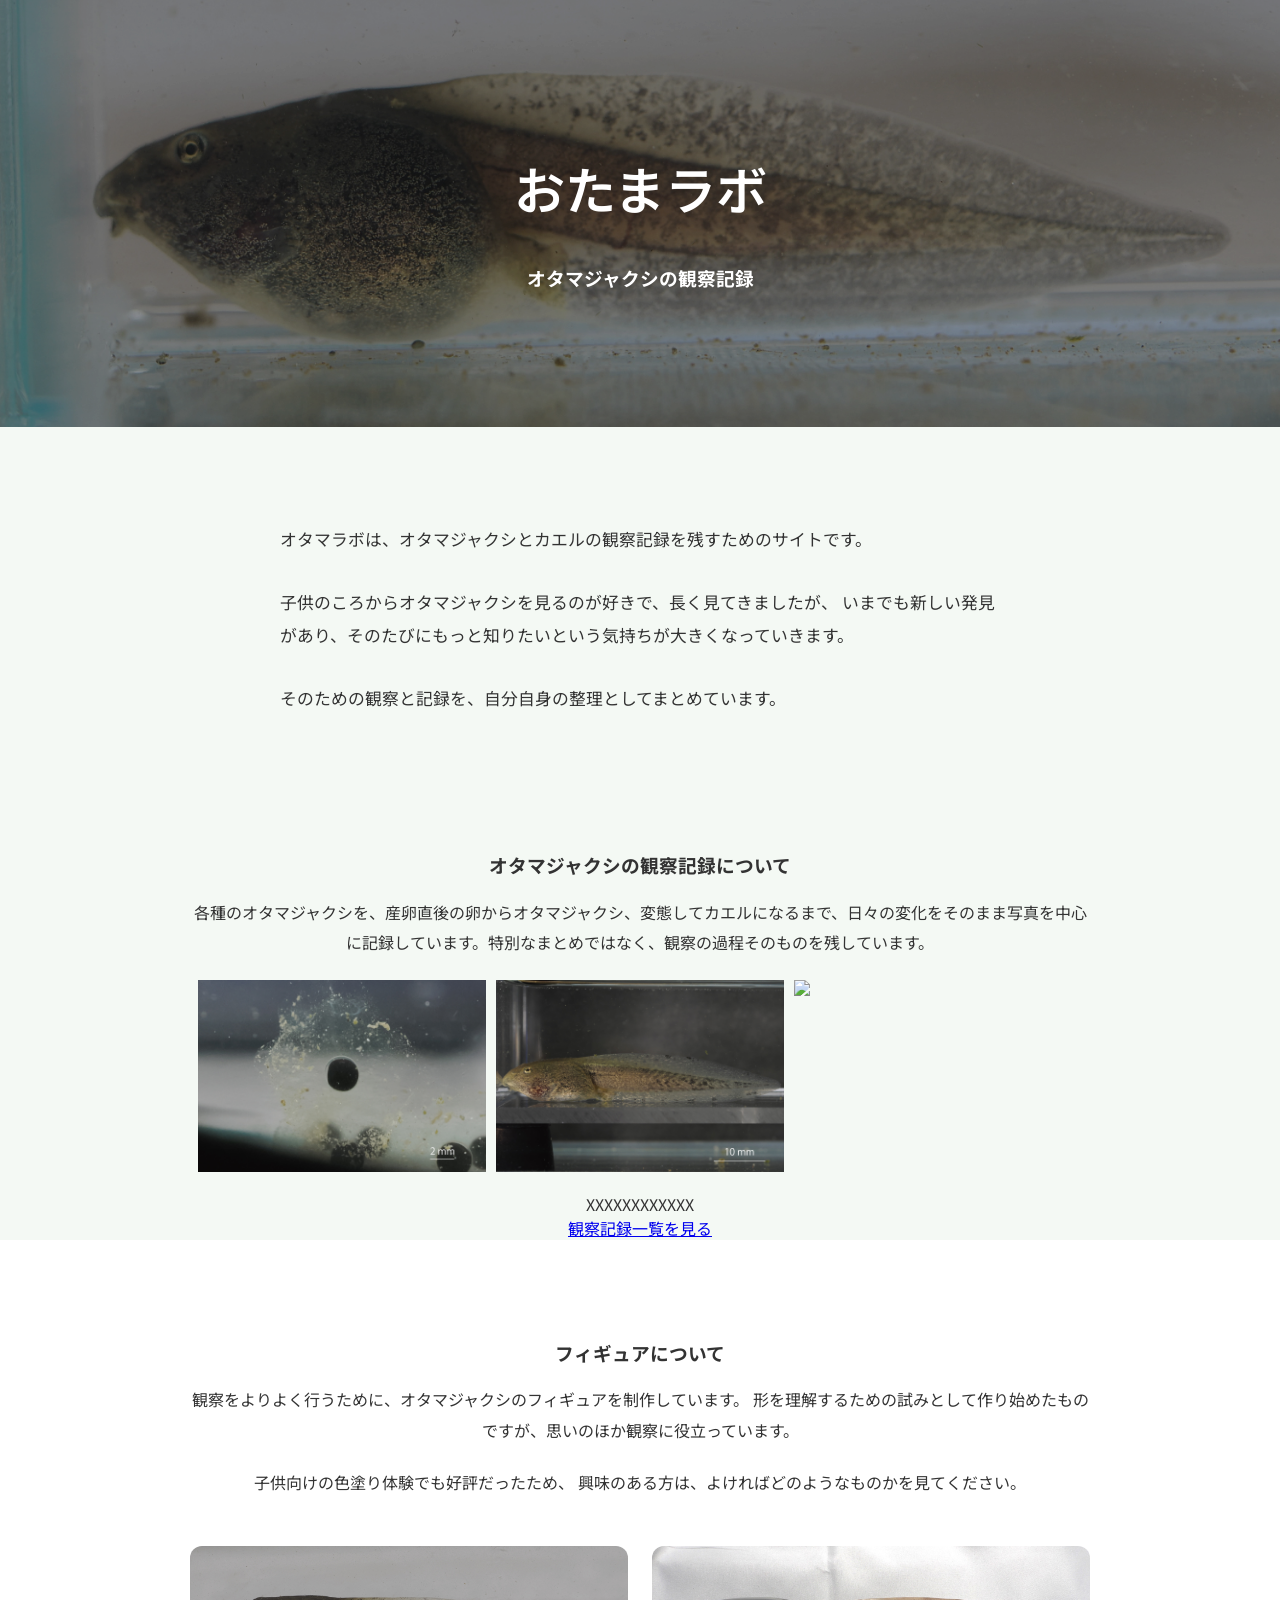
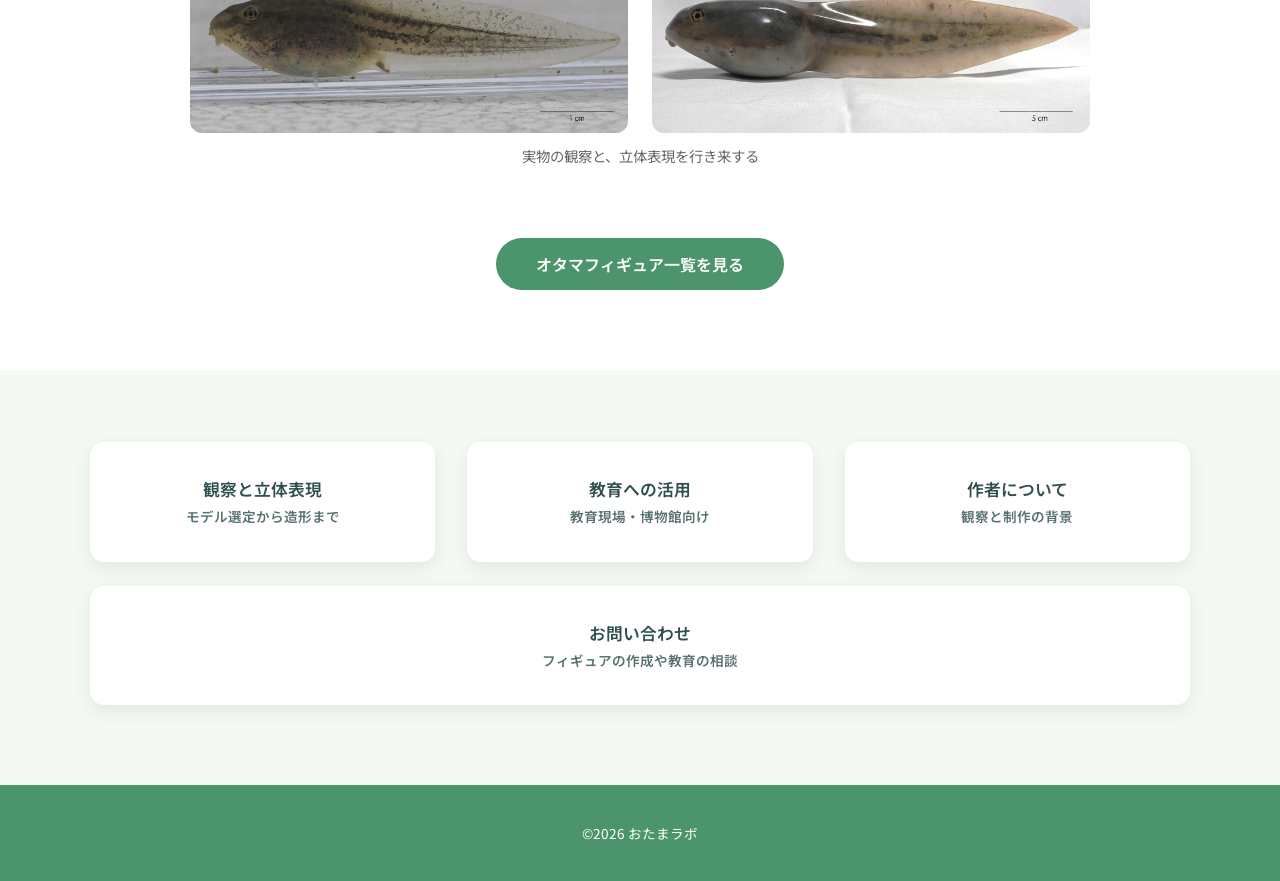
==== commit 77f754e8: "Update index.html" ====
--- a/index.html
+++ b/index.html
@@ -61,9 +61,9 @@
 </p>
 
 <div class="observation-images">
-  <img src="images/egg.jpg">
-  <img src="images/tadpole.jpg">
-  <img src="images/metamorph.jpg">
+  <img src="images/TOP/otamalabo_top_watch1_egg.jpg">
+  <img src="images/TOP/otamalabo_top_watch2_tadpole.jpg">
+  <img src="images/TOP/otamalabo_top_watch3_tailedfrog/jpg">
 </div>
 
 
--- a/style.css
+++ b/style.css
@@ -128,6 +128,33 @@
 }
 
 /* =========================
+   Top Image（トップ画像、観察）
+========================= */
+
+.observation-images {
+  display: flex;
+  gap: 10px;
+  justify-content: center;
+  margin: 20px 0;
+}
+
+.observation-images img {
+  width: 32%;
+  height: auto;
+}
+
+
+@media (max-width: 600px) {
+  .observation-images {
+    flex-direction: column;
+  }
+
+  .observation-images img {
+    width: 100%;
+  }
+}
+
+/* =========================
    作者ページ（author.html）
 ========================= */
 
@@ -197,6 +224,7 @@
     align-items: center;
   }
 }
+
 
 /* =========================
    Author Profile（プロフィール情報）
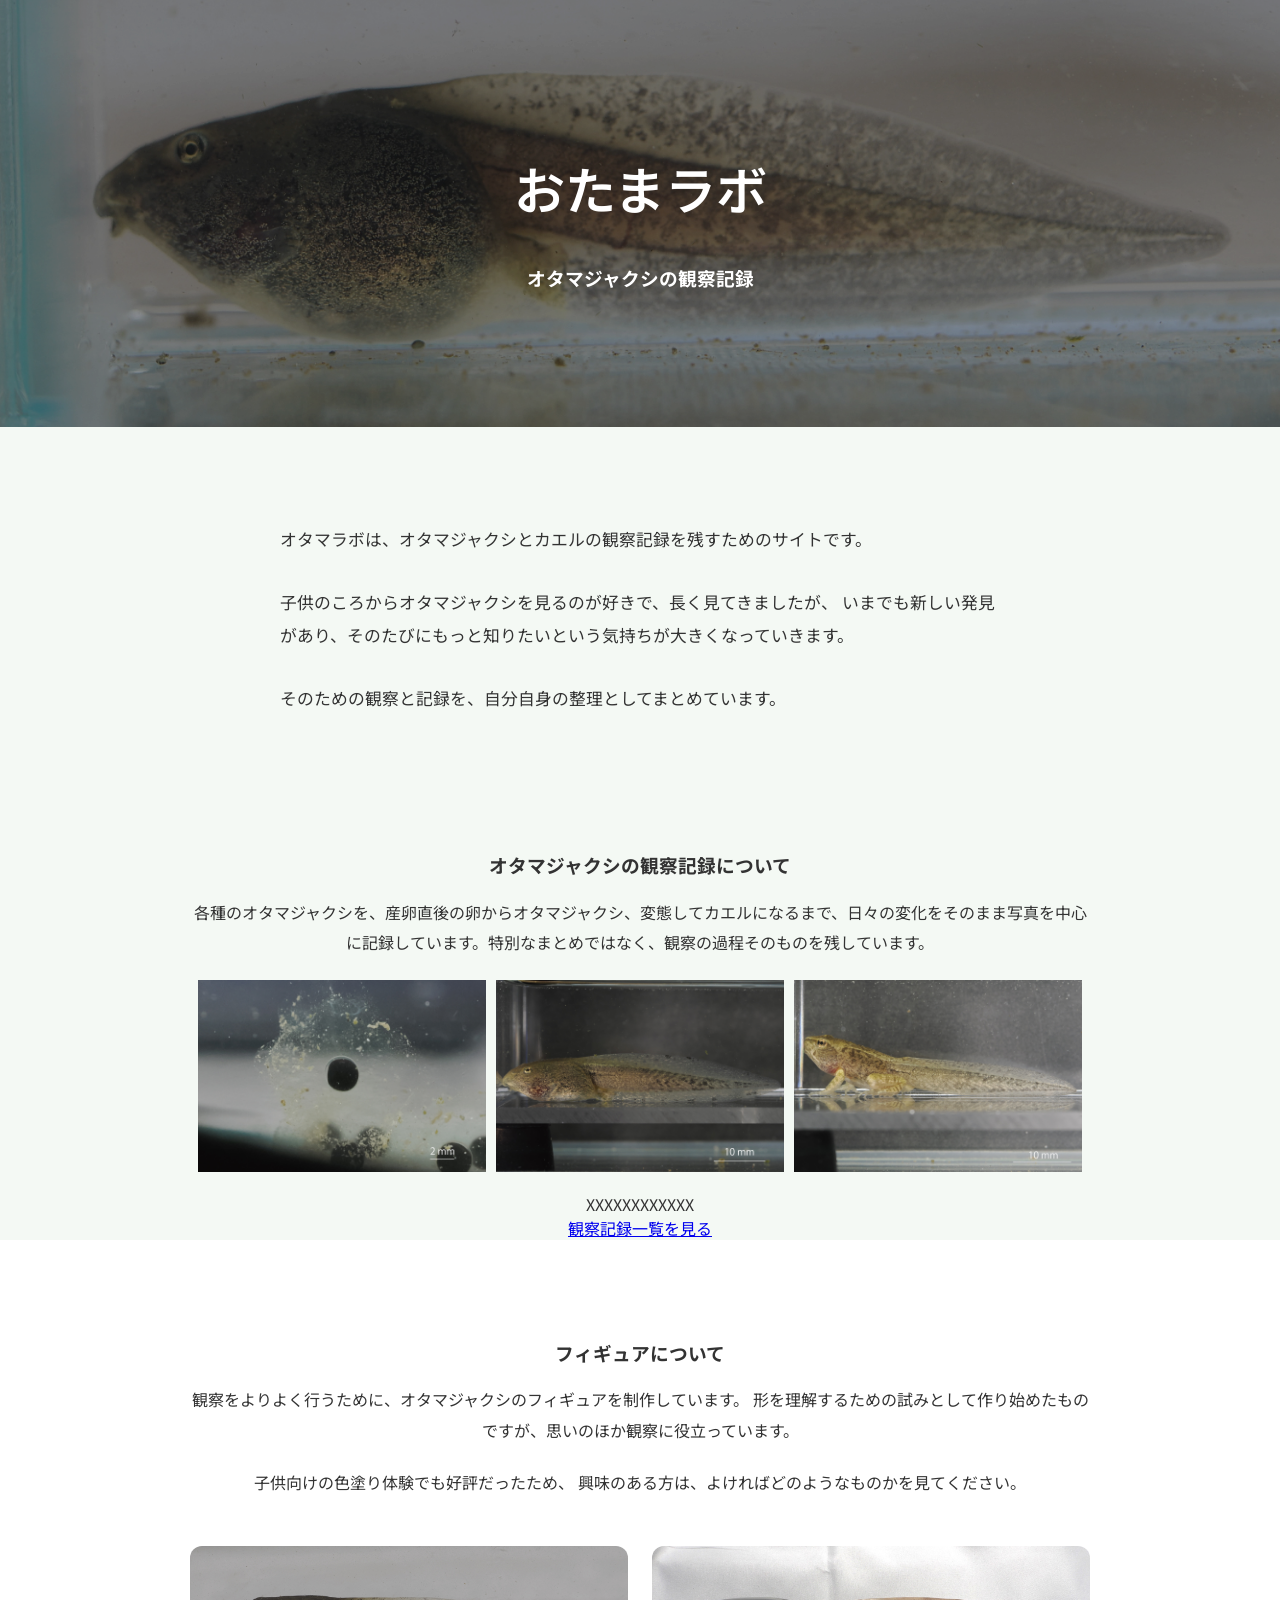
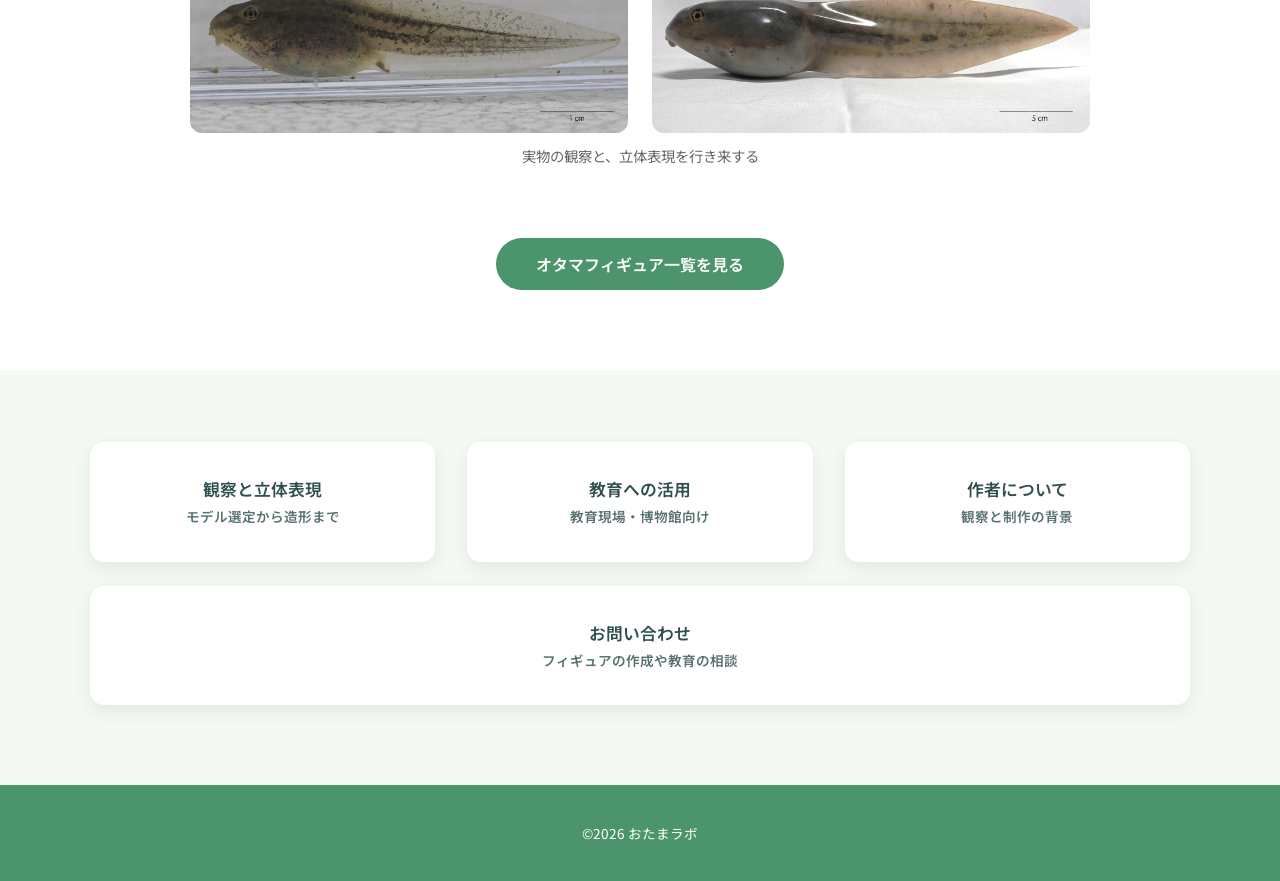
==== commit ba7ba024: "Update index.html" ====
--- a/index.html
+++ b/index.html
@@ -63,7 +63,7 @@
 <div class="observation-images">
   <img src="images/TOP/otamalabo_top_watch1_egg.jpg">
   <img src="images/TOP/otamalabo_top_watch2_tadpole.jpg">
-  <img src="images/TOP/otamalabo_top_watch3_tailedfrog/jpg">
+  <img src="images/TOP/otamalabo_top_watch3_tailedfrog.jpg">
 </div>
 
 
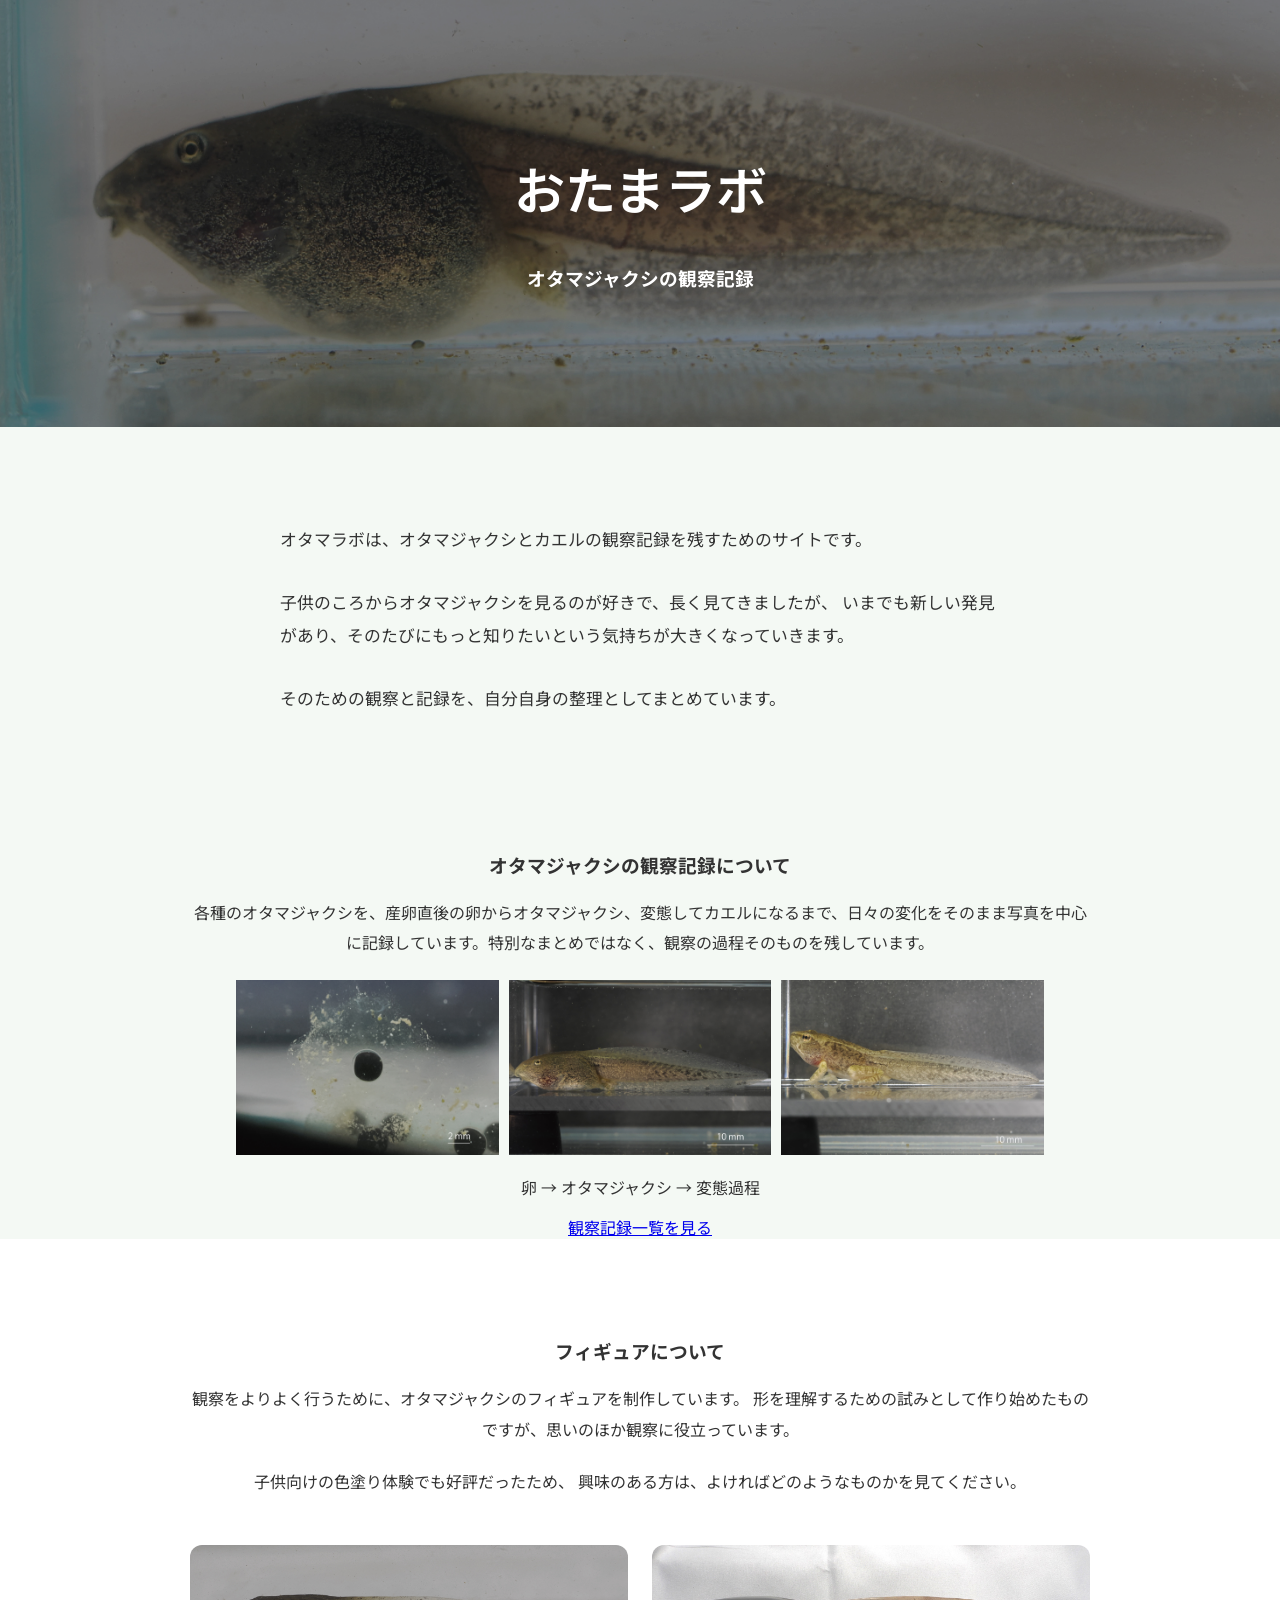
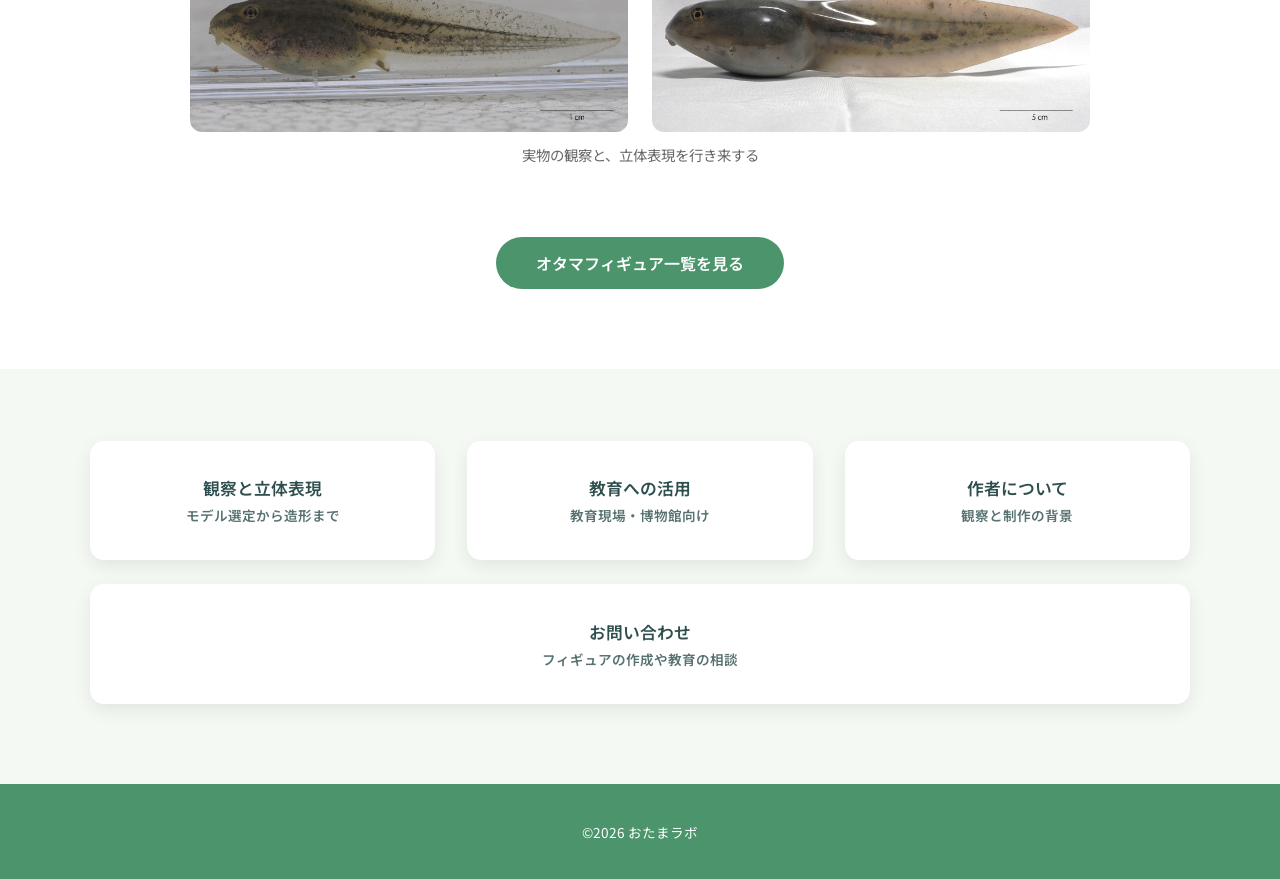
==== commit 905750af: "Update index.html" ====
--- a/index.html
+++ b/index.html
@@ -60,17 +60,19 @@
 各種のオタマジャクシを、産卵直後の卵からオタマジャクシ、変態してカエルになるまで、日々の変化をそのまま写真を中心に記録しています。特別なまとめではなく、観察の過程そのものを残しています。
 </p>
 
-<div class="observation-images">
-  <img src="images/TOP/otamalabo_top_watch1_egg.jpg">
-  <img src="images/TOP/otamalabo_top_watch2_tadpole.jpg">
-  <img src="images/TOP/otamalabo_top_watch3_tailedfrog.jpg">
-</div>
 
+<figure class="observation-figure">
+  <div class="observation-images">
+    <img src="images/TOP/otamalabo_top_watch1_egg.jpg" alt="卵">
+    <img src="images/TOP/otamalabo_top_watch2_tadpole.jpg" alt="オタマジャクシ">
+    <img src="images/TOP/otamalabo_top_watch3_tailedfrog.jpg" alt="変態過程のオタマジャクシ">
+  </div>
 
-      <figcaption>
-        XXXXXXXXXXXX
-      </figcaption>
-    </figure>
+  <figcaption>
+    卵 → オタマジャクシ → 変態過程
+  </figcaption>
+</figure>
+
 
     <a href="figurelist.html" class="cta">
       観察記録一覧を見る
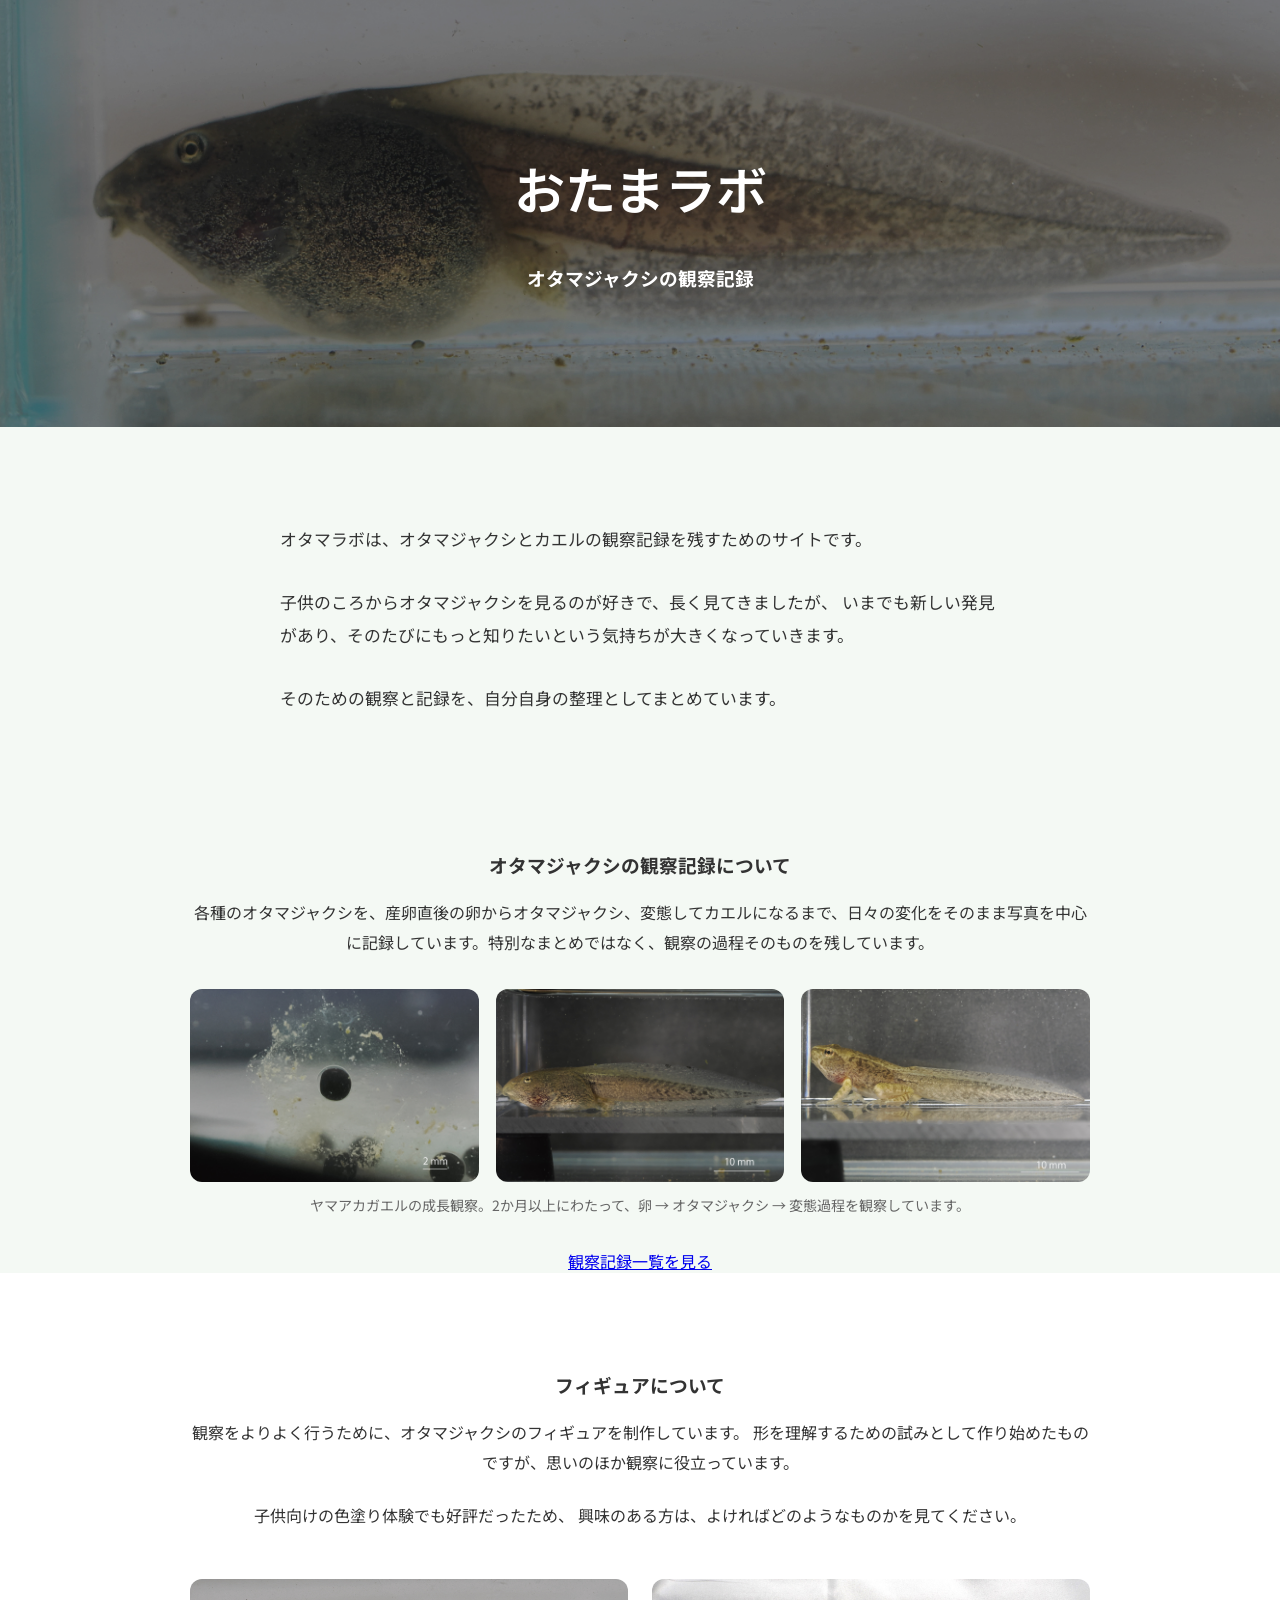
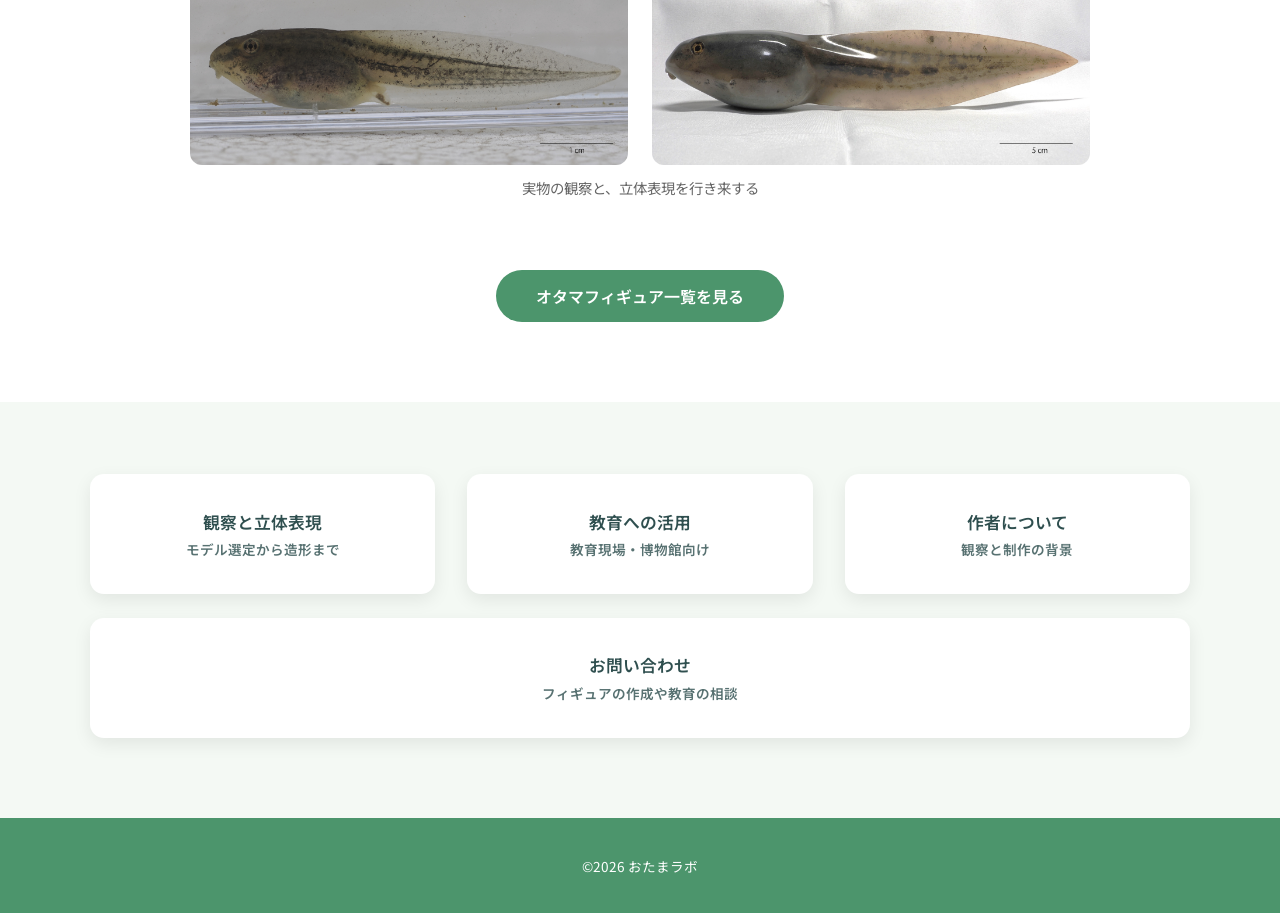
==== commit 60844a02: "Update index.html" ====
--- a/index.html
+++ b/index.html
@@ -69,7 +69,7 @@
   </div>
 
   <figcaption>
-    卵 → オタマジャクシ → 変態過程
+    ヤマアカガエルの成長観察。2か月以上にわたって、卵 → オタマジャクシ → 変態過程を観察しています。
   </figcaption>
 </figure>
 
--- a/style.css
+++ b/style.css
@@ -133,24 +133,43 @@
 
 .observation-images {
   display: flex;
-  gap: 10px;
-  justify-content: center;
-  margin: 20px 0;
+  gap: 16px;
+  justify-content: space-between;
+  align-items: flex-start;
+  margin: 28px 0 12px;
+  width: 100%;
 }
 
 .observation-images img {
-  width: 32%;
+  width: calc(33.333% - 11px);
   height: auto;
-}
-
+  display: block;
+  border-radius: 12px;
+}
+
+.observation-figure {
+  margin: 2rem auto;
+  max-width: 900px;
+}
+
+.observation-figure figcaption {
+  text-align: center;
+  font-size: 0.88rem;
+  color: #666;
+  line-height: 1.6;
+  margin-top: 10px;
+}
 
 @media (max-width: 600px) {
   .observation-images {
     flex-direction: column;
+    align-items: center;
+    gap: 14px;
   }
 
   .observation-images img {
     width: 100%;
+    max-width: 420px;
   }
 }
 
